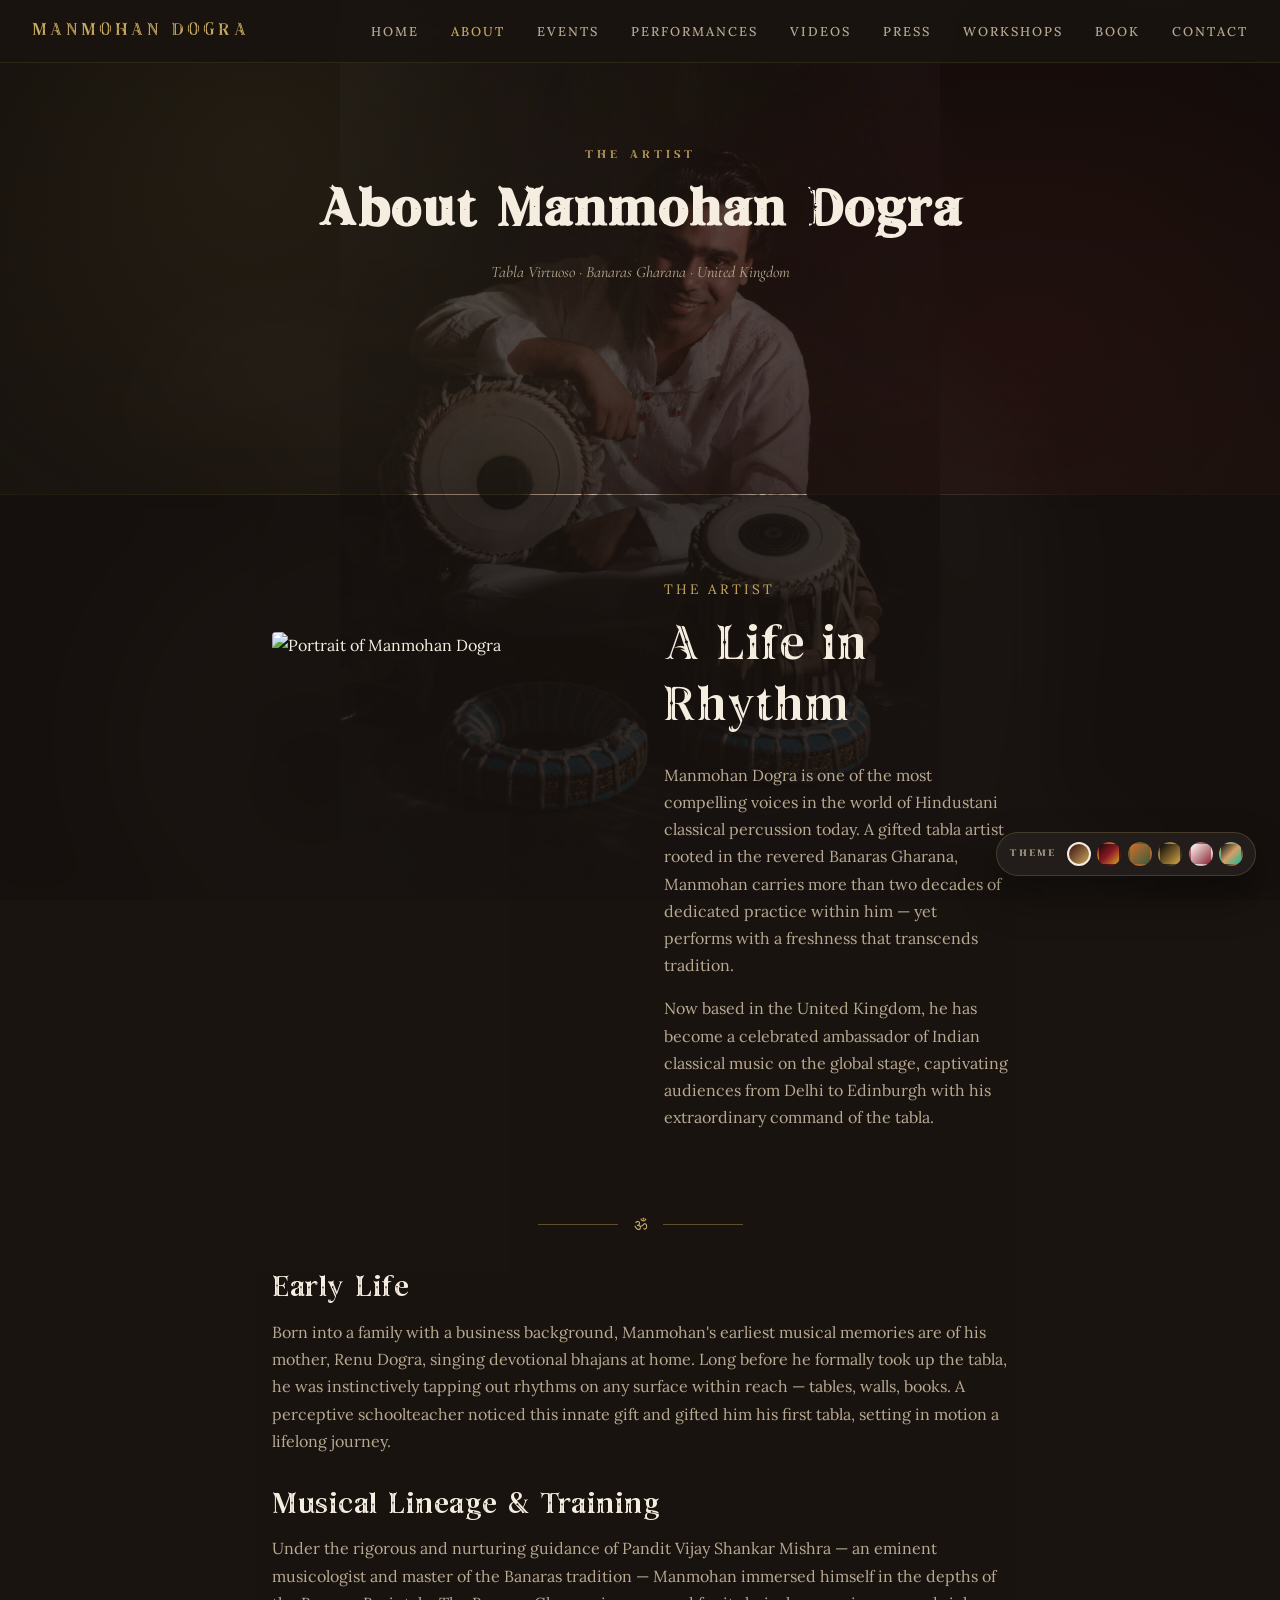
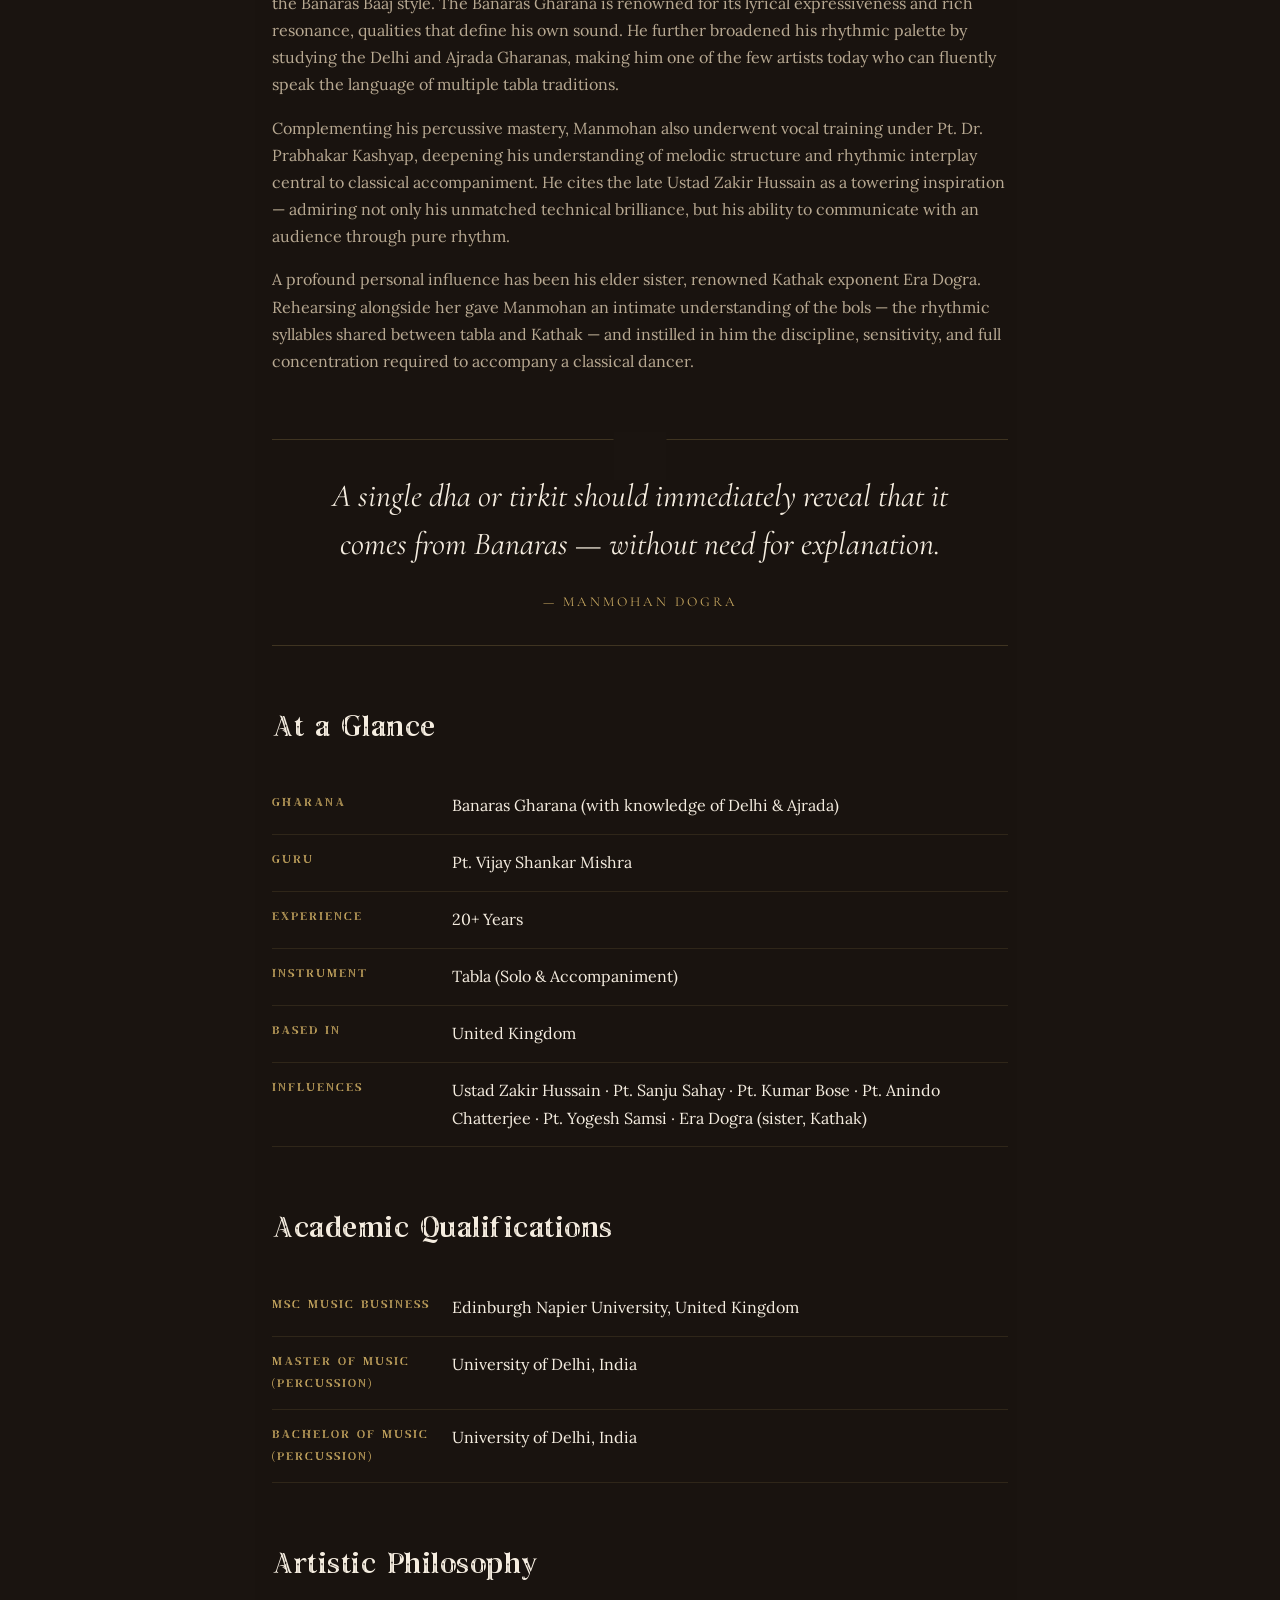
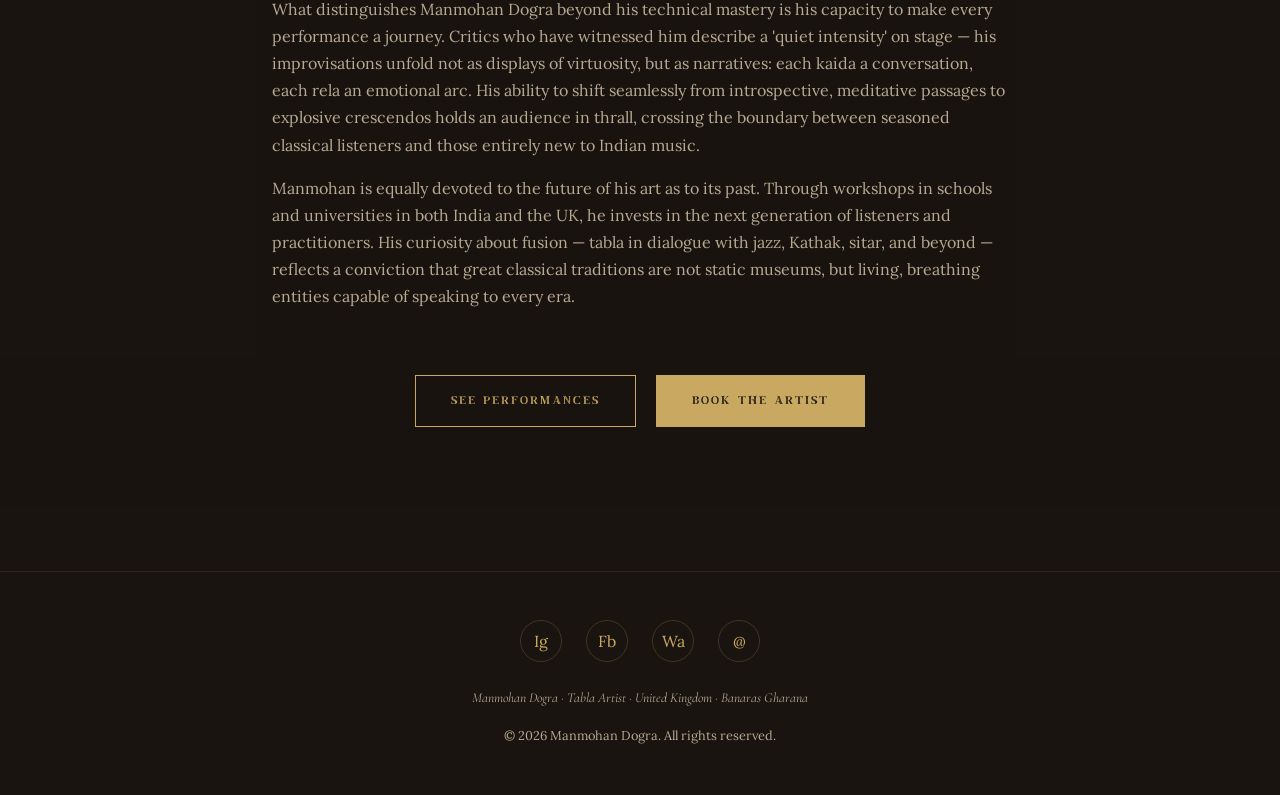
==== about.html @ 7c33f521 "Remove gallery page and the _DSF9214_Edit portrait - Delete gallery.html (wasn't working, no longer " ====
<!DOCTYPE html>
<html lang="en">
<head>
<meta charset="UTF-8">
<meta name="viewport" content="width=device-width,initial-scale=1">
<title>About — Manmohan Dogra | Tabla Virtuoso</title>
<meta name="description" content="Biography, training lineage, and artistic philosophy of tabla virtuoso Manmohan Dogra of the Banaras Gharana.">
<link rel="preconnect" href="https://fonts.googleapis.com">
<link rel="preconnect" href="https://fonts.gstatic.com" crossorigin>
<link href="https://fonts.googleapis.com/css2?family=Lora:ital,wght@0,400;0,500;0,600;1,400;1,500&family=Cormorant+Garamond:ital,wght@0,400;0,500;1,400;1,500&display=swap" rel="stylesheet">
<link rel="stylesheet" href="assets/css/main.css">
</head>
<body>

<div id="page-bg" data-bg-category="portrait" aria-hidden="true"></div>

<nav class="site-nav">
  <div class="nav-inner">
    <a href="index.html" class="brand">MANMOHAN DOGRA</a>
    <button class="nav-toggle" aria-label="Menu">☰</button>
    <ul class="nav-links">
      <li><a href="index.html">Home</a></li>
      <li><a href="about.html">About</a></li>
      <li><a href="events.html">Events</a></li>
      <li><a href="performances.html">Performances</a></li>
      <li><a href="videos.html">Videos</a></li>
      <li><a href="press.html">Press</a></li>
      <li><a href="workshops.html">Workshops</a></li>
      <li><a href="book.html">Book</a></li>
      <li><a href="contact.html">Contact</a></li>
    </ul>
  </div>
</nav>

<header class="page-hero">
  <span class="eyebrow">The Artist</span>
  <h1>About Manmohan Dogra</h1>
  <p style="max-width:640px;margin:1rem auto 0;color:var(--text-muted)" class="serif">Tabla Virtuoso · Banaras Gharana · United Kingdom</p>
</header>

<section>
  <div class="narrow">
    <div class="two-col mb-4">
      <img src="_DSF9214_Edit.JPG" alt="Portrait of Manmohan Dogra" style="border-radius:4px;aspect-ratio:3/4;object-fit:cover;width:100%">
      <div>
        <span class="caps" style="color:var(--accent)">The Artist</span>
        <h2 style="margin-top:0.8rem">A Life in Rhythm</h2>
        <p>Manmohan Dogra is one of the most compelling voices in the world of Hindustani classical percussion today. A gifted tabla artist rooted in the revered Banaras Gharana, Manmohan carries more than two decades of dedicated practice within him — yet performs with a freshness that transcends tradition.</p>
        <p>Now based in the United Kingdom, he has become a celebrated ambassador of Indian classical music on the global stage, captivating audiences from Delhi to Edinburgh with his extraordinary command of the tabla.</p>
      </div>
    </div>

    <div class="ornament"><span>ॐ</span></div>

    <h3>Early Life</h3>
    <p>Born into a family with a business background, Manmohan's earliest musical memories are of his mother, Renu Dogra, singing devotional bhajans at home. Long before he formally took up the tabla, he was instinctively tapping out rhythms on any surface within reach — tables, walls, books. A perceptive schoolteacher noticed this innate gift and gifted him his first tabla, setting in motion a lifelong journey.</p>

    <h3 class="mt-2">Musical Lineage &amp; Training</h3>
    <p>Under the rigorous and nurturing guidance of Pandit Vijay Shankar Mishra — an eminent musicologist and master of the Banaras tradition — Manmohan immersed himself in the depths of the Banaras Baaj style. The Banaras Gharana is renowned for its lyrical expressiveness and rich resonance, qualities that define his own sound. He further broadened his rhythmic palette by studying the Delhi and Ajrada Gharanas, making him one of the few artists today who can fluently speak the language of multiple tabla traditions.</p>
    <p>Complementing his percussive mastery, Manmohan also underwent vocal training under Pt. Dr. Prabhakar Kashyap, deepening his understanding of melodic structure and rhythmic interplay central to classical accompaniment. He cites the late Ustad Zakir Hussain as a towering inspiration — admiring not only his unmatched technical brilliance, but his ability to communicate with an audience through pure rhythm.</p>
    <p>A profound personal influence has been his elder sister, renowned Kathak exponent Era Dogra. Rehearsing alongside her gave Manmohan an intimate understanding of the bols — the rhythmic syllables shared between tabla and Kathak — and instilled in him the discipline, sensitivity, and full concentration required to accompany a classical dancer.</p>

    <blockquote class="pull-quote">
      A single <em>dha</em> or <em>tirkit</em> should immediately reveal that it comes from Banaras — without need for explanation.
      <cite>— Manmohan Dogra</cite>
    </blockquote>

    <h3>At a Glance</h3>
    <table class="info-table">
      <tr><td>Gharana</td><td>Banaras Gharana (with knowledge of Delhi &amp; Ajrada)</td></tr>
      <tr><td>Guru</td><td>Pt. Vijay Shankar Mishra</td></tr>
      <tr><td>Experience</td><td>20+ Years</td></tr>
      <tr><td>Instrument</td><td>Tabla (Solo &amp; Accompaniment)</td></tr>
      <tr><td>Based In</td><td>United Kingdom</td></tr>
      <tr><td>Influences</td><td>Ustad Zakir Hussain · Pt. Sanju Sahay · Pt. Kumar Bose · Pt. Anindo Chatterjee · Pt. Yogesh Samsi · Era Dogra (sister, Kathak)</td></tr>
    </table>

    <h3 class="mt-4">Academic Qualifications</h3>
    <table class="info-table">
      <tr><td>MSc Music Business</td><td>Edinburgh Napier University, United Kingdom</td></tr>
      <tr><td>Master of Music (Percussion)</td><td>University of Delhi, India</td></tr>
      <tr><td>Bachelor of Music (Percussion)</td><td>University of Delhi, India</td></tr>
    </table>

    <h3 class="mt-4">Artistic Philosophy</h3>
    <p>What distinguishes Manmohan Dogra beyond his technical mastery is his capacity to make every performance a journey. Critics who have witnessed him describe a 'quiet intensity' on stage — his improvisations unfold not as displays of virtuosity, but as narratives: each kaida a conversation, each rela an emotional arc. His ability to shift seamlessly from introspective, meditative passages to explosive crescendos holds an audience in thrall, crossing the boundary between seasoned classical listeners and those entirely new to Indian music.</p>
    <p>Manmohan is equally devoted to the future of his art as to its past. Through workshops in schools and universities in both India and the UK, he invests in the next generation of listeners and practitioners. His curiosity about fusion — tabla in dialogue with jazz, Kathak, sitar, and beyond — reflects a conviction that great classical traditions are not static museums, but living, breathing entities capable of speaking to every era.</p>

    <div class="text-center mt-4">
      <a href="performances.html" class="btn">See Performances</a>
      <a href="book.html" class="btn btn-primary" style="margin-left:1rem">Book the Artist</a>
    </div>
  </div>
</section>

<footer class="site-footer">
  <div class="socials">
    <a href="https://www.instagram.com/manmohandogra_offcial" target="_blank" rel="noopener">Ig</a>
    <a href="https://www.facebook.com/profile.php?id=100010316465657" target="_blank" rel="noopener">Fb</a>
    <a href="#" data-whatsapp="link" target="_blank" rel="noopener">Wa</a>
    <a href="#" data-email="link">@</a>
  </div>
  <p class="copy">Manmohan Dogra · Tabla Artist · United Kingdom · Banaras Gharana</p>
  <p style="margin-top:0.5rem;font-size:0.8rem">&copy; <span id="yr"></span> Manmohan Dogra. All rights reserved.</p>
</footer>

<div class="theme-switch" aria-label="Theme switcher">
  <span class="label">Theme</span>
  <button data-set="royal-banaras" title="Royal Banaras"></button>
  <button data-set="varanasi-dusk" title="Varanasi Dusk"></button>
  <button data-set="temple-saffron" title="Temple Saffron"></button>
  <button data-set="midnight-concert" title="Midnight Concert"></button>
  <button data-set="editorial-raga" title="Editorial Raga"></button>
  <button data-set="peacock-teal" title="Peacock Teal"></button>
</div>
<script>document.getElementById('yr').textContent = new Date().getFullYear();</script>
<script src="assets/js/app.js"></script>
</body>
</html>
---- assets/css/main.css ----
/* ============================================================
   Manmohan Dogra — Tabla Virtuoso | Master Stylesheet
   Four themes selectable via [data-theme] on <html>
   ============================================================ */

/* ---------- Custom font: Taiganja Type ---------- */
@font-face {
  font-family: 'Taiganja';
  src: url('../fonts/TaiganjType.ttf') format('truetype'),
       url('../fonts/TaiganjType.otf') format('opentype');
  font-weight: normal;
  font-style: normal;
  font-display: swap;
}

/* ---------- Theme: Royal Banaras (default) ---------- */
:root,
:root[data-theme="royal-banaras"] {
  --bg:          #1a1410;
  --bg-alt:      #24201c;
  --bg-card:     linear-gradient(145deg,#24201c,#1a1410);
  --text:        #f5ede0;
  --text-muted:  #b8a992;
  --text-dim:    #6a5f52;
  --accent:      #c9a961;
  --accent-2:    #8b1e1e;
  --border:      rgba(201,169,97,0.22);
  --border-soft: rgba(201,169,97,0.12);
  --shadow:      0 20px 40px rgba(0,0,0,0.4);
  --hero-glow:   radial-gradient(circle at 20% 30%,rgba(201,169,97,0.10),transparent 50%),
                 radial-gradient(circle at 80% 70%,rgba(139,30,30,0.12),transparent 50%);
  --font-head:   'Taiganja', 'Ranga', 'Yatra One', serif;
  --font-body:   'Lora', 'Inter', serif;
  --font-serif:  'Cormorant Garamond', serif;
  --hero-overlay: linear-gradient(180deg, rgba(26,20,16,0.35) 0%, rgba(26,20,16,0.85) 100%);
  --blur-brightness: 0.15;
  --sharp-opacity:   0.88;
}

/* ---------- Theme: Editorial Raga ---------- */
:root[data-theme="editorial-raga"] {
  --bg:          #fdfaf4;
  --bg-alt:      #f2ece0;
  --bg-card:     #ffffff;
  --text:        #0f0f0f;
  --text-muted:  #555555;
  --text-dim:    #8b8b8b;
  --accent:      #8b2635;
  --accent-2:    #c4b8a4;
  --border:      rgba(15,15,15,0.12);
  --border-soft: rgba(15,15,15,0.06);
  --shadow:      0 20px 40px rgba(0,0,0,0.08);
  --hero-glow:   radial-gradient(circle at 20% 30%,rgba(139,38,53,0.06),transparent 50%),
                 radial-gradient(circle at 80% 70%,rgba(196,184,164,0.25),transparent 50%);
  --font-head:   'Taiganja', 'Cormorant Garamond', serif;
  --font-body:   'Lora', serif;
  --font-serif:  'Cormorant Garamond', serif;
  --hero-overlay: linear-gradient(180deg, rgba(253,250,244,0.25) 0%, rgba(253,250,244,0.70) 100%);
  --blur-brightness: 0.40;
  --sharp-opacity:   0.62;
}

/* ---------- Theme: Midnight Concert ---------- */
:root[data-theme="midnight-concert"] {
  --bg:          #0a0808;
  --bg-alt:      #1f1a14;
  --bg-card:     linear-gradient(160deg,#1f1a14,#0a0808);
  --text:        #f5e9d0;
  --text-muted:  #c0b69d;
  --text-dim:    #6a5f52;
  --accent:      #d4a547;
  --accent-2:    #8c6a2a;
  --border:      rgba(212,165,71,0.22);
  --border-soft: rgba(212,165,71,0.08);
  --shadow:      0 24px 48px rgba(0,0,0,0.6);
  --hero-glow:   radial-gradient(circle at 30% 20%,rgba(212,165,71,0.15),transparent 55%),
                 radial-gradient(circle at 70% 80%,rgba(212,165,71,0.06),transparent 55%);
  --font-head:   'Taiganja', 'Ranga', 'Yatra One', serif;
  --font-body:   'Lora', 'Inter', serif;
  --font-serif:  'Cormorant Garamond', serif;
  --hero-overlay: linear-gradient(180deg, rgba(10,8,8,0.20) 0%, rgba(10,8,8,0.90) 100%);
  --blur-brightness: 0.12;
  --sharp-opacity:   0.90;
}

/* ---------- Theme: Temple Saffron ---------- */
:root[data-theme="temple-saffron"] {
  --bg:          #fefaf0;
  --bg-alt:      #fbecd2;
  --bg-card:     #ffffff;
  --text:        #2d1810;
  --text-muted:  #5c3a22;
  --text-dim:    #8b6a4a;
  --accent:      #cd6f2c;
  --accent-2:    #8b3a1a;
  --border:      rgba(205,111,44,0.25);
  --border-soft: rgba(205,111,44,0.10);
  --shadow:      0 20px 40px rgba(139,58,26,0.10);
  --hero-glow:   radial-gradient(circle at 20% 30%,rgba(205,111,44,0.12),transparent 50%),
                 radial-gradient(circle at 80% 70%,rgba(61,92,61,0.10),transparent 50%);
  --font-head:   'Taiganja', 'Ranga', 'Yatra One', serif;
  --font-body:   'Lora', 'Inter', serif;
  --font-serif:  'Cormorant Garamond', serif;
  --hero-overlay: linear-gradient(180deg, rgba(254,250,240,0.20) 0%, rgba(254,250,240,0.80) 100%);
  --blur-brightness: 0.38;
  --sharp-opacity:   0.65;
}

/* ---------- Theme: Peacock Teal ---------- */
:root[data-theme="peacock-teal"] {
  --bg:          #060e10;
  --bg-alt:      #0c1a1c;
  --bg-card:     linear-gradient(145deg,#0c1a1c,#060e10);
  --text:        #daf0ec;
  --text-muted:  #5aaa96;
  --text-dim:    #1e4840;
  --accent:      #d4a068;
  --accent-2:    #1ab898;
  --border:      rgba(212,160,104,0.22);
  --border-soft: rgba(212,160,104,0.10);
  --shadow:      0 20px 40px rgba(0,0,0,0.50);
  --hero-glow:   radial-gradient(circle at 25% 30%,rgba(26,184,152,0.14),transparent 50%),
                 radial-gradient(circle at 75% 70%,rgba(212,160,104,0.12),transparent 50%);
  --font-head:   'Taiganja', 'Ranga', 'Yatra One', serif;
  --font-body:   'Lora', 'Inter', serif;
  --font-serif:  'Cormorant Garamond', serif;
  --hero-overlay: linear-gradient(180deg, rgba(6,14,16,0.28) 0%, rgba(6,14,16,0.88) 100%);
  --blur-brightness: 0.13;
  --sharp-opacity:   0.88;
}

/* ---------- Theme: Varanasi Dusk — authentic Banaras maroon & gold ---------- */
:root[data-theme="varanasi-dusk"] {
  --bg:          #1a0a0a;
  --bg-alt:      #26120f;
  --bg-card:     linear-gradient(145deg,#26120f,#1a0a0a);
  --text:        #f5e8d0;
  --text-muted:  #c0a58a;
  --text-dim:    #6a4a38;
  --accent:      #d4a028;
  --accent-2:    #8b1823;
  --border:      rgba(212,160,40,0.25);
  --border-soft: rgba(212,160,40,0.10);
  --shadow:      0 22px 45px rgba(0,0,0,0.55);
  --hero-glow:   radial-gradient(circle at 25% 30%,rgba(212,160,40,0.14),transparent 55%),
                 radial-gradient(circle at 75% 70%,rgba(139,24,35,0.16),transparent 55%);
  --font-head:   'Taiganja', 'Ranga', 'Yatra One', serif;
  --font-body:   'Lora', serif;
  --font-serif:  'Cormorant Garamond', serif;
  --hero-overlay: linear-gradient(180deg, rgba(26,10,10,0.30) 0%, rgba(26,10,10,0.88) 100%);
  --blur-brightness: 0.16;
  --sharp-opacity:   0.88;
}

/* ---------- Global Reset ---------- */
*,*::before,*::after{box-sizing:border-box;margin:0;padding:0}
html{scroll-behavior:smooth;background:var(--bg);transition:background 0.4s ease}
body{
  font-family:var(--font-body);
  background:transparent;
  color:var(--text);
  line-height:1.7;
  -webkit-font-smoothing:antialiased;
  transition:color 0.4s ease;
  min-height:100vh;
}

/* ---------- Page background slideshow ---------- */
#page-bg{
  position:fixed;inset:0;z-index:-1;
  background:var(--bg);
  transition:background 0.4s ease;
  overflow:hidden;
}
.bg-slide{
  position:absolute;inset:0;
  opacity:0;
  transition:opacity 2s ease-in-out;
}
.bg-slide.active{opacity:1}
.bg-blur{
  position:absolute;inset:-5%;
  background-size:cover;
  background-position:var(--bg-focal,center 30%);
  background-repeat:no-repeat;
  filter:blur(40px) brightness(var(--blur-brightness,0.15)) saturate(0.7);
}
.bg-sharp{
  position:absolute;inset:0;
  background-size:contain;
  background-position:var(--bg-focal,center 25%);
  background-repeat:no-repeat;
  opacity:var(--sharp-opacity,0.88);
}
img{max-width:100%;display:block}
a{color:inherit;text-decoration:none;transition:color 0.3s}
a:hover{color:var(--accent)}
button{font-family:inherit;cursor:pointer;border:none;background:none;color:inherit}

/* ---------- Typography ---------- */
h1,h2,h3,h4{font-family:var(--font-head);font-weight:400;letter-spacing:0.5px;color:var(--text);line-height:1.2}
h1{font-size:clamp(2.6rem,6.2vw,4.8rem);letter-spacing:2px;line-height:1.1;font-weight:700}
h2{font-size:clamp(2rem,4vw,3.2rem);letter-spacing:1px;margin-bottom:1.5rem}
h3{font-size:clamp(1.3rem,2.5vw,1.9rem);letter-spacing:0.5px;margin-bottom:0.75rem}
h4{font-size:1.1rem;letter-spacing:1px;margin-bottom:0.5rem}
p{margin-bottom:1rem;color:var(--text-muted)}
.serif{font-family:var(--font-serif);font-style:italic}
.caps{text-transform:uppercase;letter-spacing:3px;font-size:0.85rem}

/* ---------- Layout Containers ---------- */
.container{max-width:1280px;margin:0 auto;padding:0 2rem}
.narrow{max-width:800px;margin:0 auto;padding:0 2rem}
section{
  padding:5rem 0;
  background:color-mix(in srgb,var(--bg) 82%,transparent);
  transition:background 0.4s ease;
}
.section-alt{
  background:color-mix(in srgb,var(--bg-alt) 85%,transparent);
}

/* ---------- Navigation ---------- */
.site-nav{
  position:fixed;top:0;left:0;right:0;z-index:100;
  background:color-mix(in srgb, var(--bg) 92%, transparent);
  backdrop-filter:blur(12px);
  border-bottom:1px solid var(--border-soft);
  transition:background 0.4s;
}
.nav-inner{
  max-width:1400px;margin:0 auto;padding:1rem 2rem;
  display:flex;align-items:center;justify-content:space-between;
}
.brand{
  font-family:var(--font-head);font-size:1.1rem;letter-spacing:4px;
  color:var(--accent);text-decoration:none;display:flex;align-items:center;gap:0.5rem;
}
.brand .om{font-size:1.4rem}
.nav-links{display:flex;gap:2rem;list-style:none;align-items:center}
.nav-links a{
  font-size:0.8rem;letter-spacing:2px;text-transform:uppercase;
  color:var(--text-muted);font-weight:500;
}
.nav-links a:hover,.nav-links a.active{color:var(--accent)}
.nav-toggle{display:none;font-size:1.5rem;color:var(--text)}

@media (max-width:900px){
  .nav-toggle{display:block}
  .nav-links{
    position:absolute;top:100%;left:0;right:0;
    flex-direction:column;padding:1.5rem 2rem;gap:1.2rem;
    background:var(--bg);border-bottom:1px solid var(--border-soft);
    display:none;
  }
  .nav-links.open{display:flex}
}

/* ---------- Hero ---------- */
.hero{
  min-height:100vh;position:relative;
  display:flex;align-items:center;justify-content:center;text-align:center;
  padding:8rem 2rem 4rem;
  background:transparent;
  background-image:var(--hero-glow);
}
.hero-image{
  position:absolute;inset:0;z-index:0;
  background-size:cover;background-position:center 20%;
  opacity:0.45;filter:saturate(0.9) contrast(1.05);
}
.hero-overlay{position:absolute;inset:0;z-index:1;background:var(--hero-overlay)}
.hero-content{position:relative;z-index:2;max-width:900px}
.hero .om{font-size:3rem;color:var(--accent);margin-bottom:1rem;display:block}
.hero h1{color:var(--text);margin-bottom:1rem}
.hero .sub{
  font-family:var(--font-serif);font-style:italic;font-size:clamp(1.2rem,2.5vw,1.6rem);
  color:var(--accent);margin-bottom:0.5rem;letter-spacing:1px;
}
.hero .tagline{color:var(--text-muted);max-width:640px;margin:1.5rem auto 2.5rem;font-size:1.05rem}
.hero-ornament{
  display:flex;align-items:center;justify-content:center;gap:1.2rem;
  margin-bottom:2rem;color:var(--accent);
}
.hero-ornament .line{width:60px;height:1px;background:var(--accent);opacity:0.5}

/* ---------- Buttons ---------- */
.btn{
  display:inline-block;padding:0.9rem 2.2rem;
  font-family:var(--font-head);font-size:0.8rem;letter-spacing:2px;text-transform:uppercase;
  border:1px solid var(--accent);color:var(--accent);
  transition:all 0.35s;cursor:pointer;
}
.btn:hover{background:var(--accent);color:var(--bg);transform:translateY(-2px)}
.btn-primary{background:var(--accent);color:var(--bg)}
.btn-primary:hover{background:transparent;color:var(--accent)}
.btn-row{display:flex;gap:1rem;justify-content:center;flex-wrap:wrap}

/* ---------- Section Headers ---------- */
.section-head{text-align:center;margin-bottom:3.5rem}
.section-head .eyebrow{
  font-family:var(--font-head);font-size:0.8rem;letter-spacing:4px;
  color:var(--accent);text-transform:uppercase;margin-bottom:0.8rem;display:block;
}
.section-head h2{color:var(--text)}
.section-head .dash{
  display:block;width:60px;height:1px;background:var(--accent);
  margin:1.5rem auto;opacity:0.5;
}
.section-head p{max-width:640px;margin:1rem auto 0}

/* ---------- Cards & Grids ---------- */
.grid{display:grid;gap:2rem}
.grid-2{grid-template-columns:repeat(auto-fit,minmax(340px,1fr))}
.grid-3{grid-template-columns:repeat(auto-fit,minmax(280px,1fr))}
.grid-4{grid-template-columns:repeat(auto-fit,minmax(240px,1fr))}

.card{
  background:var(--bg-card);
  border:1px solid var(--border);
  border-radius:6px;padding:2.2rem;
  transition:all 0.4s;position:relative;overflow:hidden;
}
.card::before{
  content:"";position:absolute;top:0;left:0;right:0;height:3px;
  background:linear-gradient(90deg,var(--accent),var(--accent-2),var(--accent));
}
.card:hover{transform:translateY(-6px);border-color:var(--accent);box-shadow:var(--shadow)}
.card h3{color:var(--text)}
.card .meta{
  font-family:var(--font-head);font-size:0.75rem;letter-spacing:3px;
  color:var(--accent);opacity:0.8;text-transform:uppercase;margin-bottom:0.8rem;
}

/* ---------- Ornamental divider ---------- */
.ornament{
  display:flex;align-items:center;justify-content:center;gap:1rem;
  color:var(--accent);margin:2rem 0;
}
.ornament::before,.ornament::after{
  content:"";width:80px;height:1px;background:var(--accent);opacity:0.4;
}

/* ---------- Featured Quote ---------- */
.pull-quote{
  font-family:var(--font-serif);font-style:italic;
  font-size:clamp(1.3rem,2.8vw,2rem);line-height:1.5;
  text-align:center;color:var(--text);
  max-width:840px;margin:4rem auto;padding:2rem;
  border-top:1px solid var(--border);border-bottom:1px solid var(--border);
  position:relative;
}
.pull-quote::before{
  content:"\201C";position:absolute;top:-0.5rem;left:50%;transform:translateX(-50%);
  background:var(--bg);padding:0 1rem;font-size:3rem;color:var(--accent);
  font-family:var(--font-head);line-height:1;
}
.pull-quote cite{
  display:block;margin-top:1.5rem;font-style:normal;font-size:0.85rem;
  letter-spacing:3px;text-transform:uppercase;color:var(--accent);
}

/* ---------- Info Rows ---------- */
.info-table{width:100%;border-collapse:collapse;margin:2rem 0}
.info-table td{padding:0.9rem 0;border-bottom:1px solid var(--border-soft);vertical-align:top}
.info-table td:first-child{
  font-family:var(--font-head);color:var(--accent);
  font-size:0.8rem;letter-spacing:2px;text-transform:uppercase;width:180px;
}
.info-table td:last-child{color:var(--text)}

/* ---------- Gallery ---------- */
.gallery-grid{
  display:grid;gap:1rem;
  grid-template-columns:repeat(auto-fill,minmax(250px,1fr));
}
.gallery-item{
  position:relative;overflow:hidden;border-radius:4px;cursor:pointer;
  aspect-ratio:3/4;background:var(--bg-alt);
}
.gallery-item.wide{aspect-ratio:4/3;grid-column:span 2}
.gallery-item img{
  width:100%;height:100%;object-fit:cover;
  transition:transform 0.6s;filter:saturate(0.95);
}
.gallery-item:hover img{transform:scale(1.05);filter:saturate(1.1)}
.gallery-filter{
  display:flex;gap:0.5rem;justify-content:center;margin-bottom:2.5rem;flex-wrap:wrap;
}
.gallery-filter button{
  font-family:var(--font-head);font-size:0.75rem;letter-spacing:2px;text-transform:uppercase;
  padding:0.6rem 1.2rem;border:1px solid var(--border);color:var(--text-muted);
  transition:all 0.3s;
}
.gallery-filter button.active,
.gallery-filter button:hover{border-color:var(--accent);color:var(--accent)}

/* ---------- Lightbox ---------- */
.lightbox{
  position:fixed;inset:0;z-index:200;
  background:rgba(0,0,0,0.92);display:none;
  align-items:center;justify-content:center;padding:2rem;
}
.lightbox.open{display:flex}
.lightbox img{max-width:100%;max-height:90vh;object-fit:contain}
.lightbox-close{
  position:absolute;top:1.5rem;right:2rem;font-size:2rem;
  color:#fff;background:none;cursor:pointer;
}

/* ---------- Video Embeds ---------- */
.video-grid{display:grid;gap:2rem;grid-template-columns:repeat(auto-fit,minmax(320px,1fr))}
.video{
  position:relative;aspect-ratio:16/9;overflow:hidden;border-radius:4px;
  border:1px solid var(--border);background:var(--bg-alt);
}
.video iframe{position:absolute;inset:0;width:100%;height:100%;border:0}
.video-caption{
  font-family:var(--font-serif);font-style:italic;font-size:1rem;
  margin-top:0.8rem;color:var(--text-muted);
}

/* ---------- Press quote cards ---------- */
.press-card{
  background:var(--bg-card);border:1px solid var(--border);padding:2.5rem;
  border-radius:6px;position:relative;
}
.press-card::before{
  content:"\201C";font-family:var(--font-head);font-size:4rem;
  color:var(--accent);position:absolute;top:0.5rem;left:1.5rem;line-height:1;opacity:0.5;
}
.press-card blockquote{
  font-family:var(--font-serif);font-style:italic;font-size:1.2rem;
  line-height:1.6;color:var(--text);margin:0 0 1.5rem;padding-top:2rem;
}
.press-card .source{
  font-family:var(--font-head);font-size:0.75rem;letter-spacing:2px;
  text-transform:uppercase;color:var(--accent);
}
.press-card .source a:hover{text-decoration:underline}

/* ---------- Upcoming Concert strip ---------- */
.next-concert{
  padding:3.5rem 0;
  background:color-mix(in srgb,var(--bg-alt) 90%,transparent);
  border-top:3px solid var(--accent);
  border-bottom:1px solid var(--border-soft);
}
.concert-label{
  display:flex;align-items:center;gap:0.6rem;
  font-family:var(--font-head);font-size:0.72rem;letter-spacing:4px;
  text-transform:uppercase;color:var(--accent);margin-bottom:2rem;
}
.concert-dot{
  display:inline-block;width:8px;height:8px;border-radius:50%;
  background:var(--accent);
  animation:concertPulse 1.8s ease-in-out infinite;
}
@keyframes concertPulse{
  0%,100%{opacity:1;transform:scale(1)}
  50%{opacity:0.4;transform:scale(0.75)}
}
.concert-body{
  display:flex;align-items:center;justify-content:space-between;
  gap:3rem;flex-wrap:wrap;
}
.concert-info{flex:1;min-width:260px}
.concert-eyebrow{
  font-family:var(--font-head);font-size:0.8rem;letter-spacing:3px;
  text-transform:uppercase;color:var(--text-muted);margin-bottom:0.6rem;
}
.concert-title{
  font-family:var(--font-head);font-weight:700;
  font-size:clamp(2.8rem,6vw,5rem);
  color:var(--accent);letter-spacing:2px;line-height:1;
  margin-bottom:0.3rem;
}
.concert-subtitle{
  font-family:var(--font-serif);font-style:italic;
  font-size:clamp(1.2rem,2.5vw,1.7rem);
  color:var(--text);margin-bottom:1.4rem;
}
.concert-desc{
  color:var(--text-muted);max-width:520px;
  font-size:1.05rem;line-height:1.75;margin:0;
}
.concert-cta{
  text-align:center;flex-shrink:0;
}
.concert-time{
  font-family:var(--font-head);font-size:0.82rem;letter-spacing:3px;
  text-transform:uppercase;color:var(--text-muted);margin-bottom:1.2rem;
}
.btn-ticket{
  padding:1.1rem 3rem;font-size:0.85rem;letter-spacing:3px;
}
.concert-note{
  margin-top:0.8rem;font-size:0.78rem;
  letter-spacing:2px;color:var(--text-dim);text-transform:uppercase;
}
@media(max-width:700px){
  .concert-body{flex-direction:column;align-items:flex-start}
  .concert-cta{width:100%;text-align:left}
}

/* ---------- Footer ---------- */
.site-footer{
  border-top:1px solid var(--border-soft);
  padding:3rem 2rem 2rem;margin-top:4rem;
  text-align:center;color:var(--text-dim);font-size:0.85rem;
  background:color-mix(in srgb,var(--bg) 90%,transparent);
  transition:background 0.4s ease;
}
.site-footer .socials{
  display:flex;justify-content:center;gap:1.5rem;margin-bottom:1.5rem;
}
.site-footer .socials a{
  width:42px;height:42px;border:1px solid var(--border);
  border-radius:50%;display:flex;align-items:center;justify-content:center;
  color:var(--accent);font-size:1rem;
}
.site-footer .socials a:hover{background:var(--accent);color:var(--bg);border-color:var(--accent)}
.site-footer .copy{font-family:var(--font-serif);font-style:italic;color:var(--text-muted)}

/* ---------- Form ---------- */
.form{display:grid;gap:1.2rem;max-width:640px;margin:0 auto}
.form label{
  font-family:var(--font-head);font-size:0.75rem;letter-spacing:2px;
  text-transform:uppercase;color:var(--accent);margin-bottom:0.3rem;display:block;
}
.form input,.form textarea,.form select{
  width:100%;padding:0.9rem 1rem;
  background:var(--bg-alt);border:1px solid var(--border);
  color:var(--text);font-family:var(--font-body);font-size:1rem;
  border-radius:4px;transition:border-color 0.3s;
}
.form input:focus,.form textarea:focus,.form select:focus{
  outline:none;border-color:var(--accent);
}
.form textarea{min-height:140px;resize:vertical}

/* ---------- Theme switcher panel ---------- */
.theme-switch{
  position:fixed;right:1.5rem;bottom:1.5rem;z-index:90;
  background:color-mix(in srgb,var(--bg-alt) 90%,transparent);
  backdrop-filter:blur(12px);
  border:1px solid var(--border);
  border-radius:22px;padding:0.55rem 0.75rem;
  display:flex;gap:0.4rem;align-items:center;flex-wrap:wrap;
  max-width:340px;justify-content:flex-end;
  box-shadow:var(--shadow);
}
.theme-switch .label{
  font-family:var(--font-head);font-size:0.65rem;letter-spacing:2px;
  text-transform:uppercase;color:var(--text-muted);margin-right:0.3rem;
}
.theme-switch button{
  width:24px;height:24px;border-radius:50%;
  border:2px solid transparent;cursor:pointer;
  transition:transform 0.3s,border-color 0.3s;
}
.theme-switch button:hover{transform:scale(1.15)}
.theme-switch button.active{border-color:var(--text)}
.theme-switch button[data-set="royal-banaras"]{
  background:linear-gradient(135deg,#3a0e0e 0%,#c9a961 100%);
}
.theme-switch button[data-set="editorial-raga"]{
  background:linear-gradient(135deg,#fdfaf4 0%,#8b2635 100%);
}
.theme-switch button[data-set="midnight-concert"]{
  background:linear-gradient(135deg,#0a0808 0%,#d4a547 100%);
}
.theme-switch button[data-set="temple-saffron"]{
  background:linear-gradient(135deg,#cd6f2c 0%,#3d5c3d 100%);
}
.theme-switch button[data-set="peacock-teal"]{
  background:linear-gradient(135deg,#060e10 0%,#d4a068 50%,#1ab898 100%);
}
.theme-switch button[data-set="varanasi-dusk"]{
  background:linear-gradient(135deg,#1a0a0a 0%,#8b1823 50%,#d4a028 100%);
}

/* ---------- Utility ---------- */
.text-center{text-align:center}
.mt-2{margin-top:2rem}.mt-4{margin-top:4rem}
.mb-2{margin-bottom:2rem}.mb-4{margin-bottom:4rem}

/* ---------- Responsive image columns ---------- */
.two-col{
  display:grid;grid-template-columns:1fr 1fr;gap:3rem;align-items:center;
}
@media (max-width:800px){
  .two-col{grid-template-columns:1fr}
  .gallery-item.wide{grid-column:auto}
  section{padding:3.5rem 0}
}

/* ---------- Page-specific hero variants ---------- */
.page-hero{
  min-height:55vh;padding:9rem 2rem 4rem;text-align:center;
  background:transparent;background-image:var(--hero-glow);
  border-bottom:1px solid var(--border-soft);
  position:relative;
}
.page-hero::before{
  content:"";position:absolute;inset:0;z-index:-1;
  background:linear-gradient(180deg,color-mix(in srgb,var(--bg) 55%,transparent) 0%,color-mix(in srgb,var(--bg) 82%,transparent) 100%);
}
.page-hero .eyebrow{
  font-family:var(--font-head);font-size:0.8rem;letter-spacing:4px;
  color:var(--accent);text-transform:uppercase;margin-bottom:1rem;display:block;
}
.page-hero h1{font-size:clamp(2rem,5vw,3.5rem);color:var(--text)}

/* ---------- Event Page (Talayan etc.) ---------- */
.event-hero{
  min-height:92vh;position:relative;
  display:flex;align-items:center;justify-content:center;text-align:center;
  padding:9rem 2rem 5rem;
  background:transparent;background-image:var(--hero-glow);
}
.event-hero-overlay{
  position:absolute;inset:0;z-index:1;
  background:linear-gradient(180deg,color-mix(in srgb,var(--bg) 30%,transparent) 0%,color-mix(in srgb,var(--bg) 80%,transparent) 100%);
}
.event-hero-content{position:relative;z-index:2;max-width:920px}
.event-eyebrow{
  display:inline-flex;align-items:center;gap:0.6rem;
  font-family:var(--font-head);font-size:0.78rem;letter-spacing:4px;
  text-transform:uppercase;color:var(--accent);
  margin-bottom:2rem;padding:0.5rem 1.2rem;
  border:1px solid var(--accent);border-radius:30px;
  background:color-mix(in srgb,var(--bg) 30%,transparent);
}
.event-dot{
  display:inline-block;width:7px;height:7px;border-radius:50%;
  background:var(--accent);
  animation:concertPulse 1.8s ease-in-out infinite;
}
.event-title{
  font-family:var(--font-head);font-weight:700;
  font-size:clamp(4rem,11vw,8.5rem);
  letter-spacing:6px;line-height:0.95;
  color:var(--accent);margin-bottom:0.5rem;
}
.event-subtitle{
  font-family:var(--font-serif);font-style:italic;
  font-size:clamp(1.3rem,3vw,2rem);
  color:var(--text);margin-bottom:1.6rem;letter-spacing:1px;
}
.event-tagline{
  color:var(--text-muted);font-size:1.1rem;
  max-width:620px;margin:0 auto 2.5rem;line-height:1.7;
}

/* Artist cards */
.artist-card{
  background:color-mix(in srgb,var(--bg-card) 92%,transparent);
  border:1px solid var(--border);border-radius:6px;
  overflow:hidden;display:flex;flex-direction:column;
  transition:all 0.4s;
}
.artist-card:hover{transform:translateY(-6px);border-color:var(--accent);box-shadow:var(--shadow)}
.artist-photo{
  aspect-ratio:4/5;background-size:cover;background-position:center 25%;
  background-color:var(--bg-alt);
  border-bottom:1px solid var(--border-soft);
}
.artist-photo-placeholder{
  background:repeating-linear-gradient(45deg,
    color-mix(in srgb,var(--bg-alt) 80%,transparent) 0,
    color-mix(in srgb,var(--bg-alt) 80%,transparent) 12px,
    color-mix(in srgb,var(--bg) 80%,transparent) 12px,
    color-mix(in srgb,var(--bg) 80%,transparent) 24px);
  display:flex;align-items:center;justify-content:center;
  position:relative;
}
.artist-photo-placeholder::after{
  content:"Photo to follow";
  font-family:var(--font-head);font-size:0.7rem;letter-spacing:3px;
  text-transform:uppercase;color:var(--text-dim);
  background:var(--bg);padding:0.4rem 1rem;border:1px solid var(--border);
  border-radius:30px;
}
.artist-body{padding:1.8rem 1.6rem 1.8rem}
.artist-instrument{
  font-family:var(--font-head);font-size:0.72rem;letter-spacing:3px;
  text-transform:uppercase;color:var(--accent);margin-bottom:0.5rem;
}
.artist-card h3{margin-bottom:0.9rem}
.artist-card p{font-size:0.97rem;line-height:1.7}
.artist-link{
  display:inline-block;margin-top:0.5rem;
  font-family:var(--font-head);font-size:0.78rem;letter-spacing:2px;
  text-transform:uppercase;color:var(--accent);
}
.artist-note{
  margin-top:0.8rem;font-size:0.82rem;font-style:italic;
  color:var(--text-dim);
}

/* Video placeholders */
.video-placeholder{
  aspect-ratio:16/9;
  background:color-mix(in srgb,var(--bg-alt) 85%,transparent);
  border:1px dashed var(--border);border-radius:6px;
  display:flex;flex-direction:column;align-items:center;justify-content:center;
  gap:0.4rem;padding:1.5rem;text-align:center;
}
.video-placeholder .vp-instrument{
  font-family:var(--font-head);font-size:0.72rem;letter-spacing:3px;
  text-transform:uppercase;color:var(--accent);
}
.video-placeholder .vp-name{
  font-family:var(--font-head);font-size:1.1rem;color:var(--text);
}
.video-placeholder .vp-note{
  font-size:0.78rem;letter-spacing:2px;text-transform:uppercase;
  color:var(--text-dim);margin-top:0.3rem;
}

/* ---------- Events Page (event listing cards) ---------- */
.event-listing{
  display:grid;grid-template-columns:1fr 2fr;gap:0;
  background:color-mix(in srgb,var(--bg-card) 92%,transparent);
  border:1px solid var(--border);border-radius:8px;
  overflow:hidden;margin-bottom:2.5rem;
  transition:all 0.4s;
}
.event-listing:hover{border-color:var(--accent);box-shadow:var(--shadow);transform:translateY(-4px)}
.event-listing-image{
  background-size:cover;background-position:center 35%;
  background-color:var(--bg-alt);
  min-height:320px;
}
.event-listing-body{
  display:flex;align-items:flex-start;gap:2rem;
  padding:2.5rem;
}
.event-listing-date{
  flex-shrink:0;text-align:center;
  border:1px solid var(--accent);border-radius:6px;
  padding:1rem 1.2rem;background:color-mix(in srgb,var(--bg) 30%,transparent);
}
.event-listing-date .event-day{
  display:block;font-family:var(--font-head);font-weight:700;
  font-size:2.4rem;color:var(--accent);line-height:1;
}
.event-listing-date .event-month{
  display:block;font-family:var(--font-head);
  font-size:0.78rem;letter-spacing:3px;text-transform:uppercase;
  color:var(--accent);margin-top:0.4rem;
}
.event-listing-date .event-year{
  display:block;font-size:0.7rem;letter-spacing:2px;
  color:var(--text-muted);margin-top:0.2rem;
}
.event-listing-info{flex:1;min-width:0}
.event-listing-eyebrow{
  display:inline-flex;align-items:center;gap:0.5rem;
  font-family:var(--font-head);font-size:0.72rem;letter-spacing:3px;
  text-transform:uppercase;color:var(--accent);margin-bottom:0;
}
.event-listing-meta{
  font-family:var(--font-head);font-size:0.85rem;letter-spacing:1px;
  color:var(--text-muted);margin-bottom:1rem;
}
@media (max-width:800px){
  .event-listing{grid-template-columns:1fr}
  .event-listing-image{min-height:220px}
  .event-listing-body{flex-direction:column;gap:1.5rem;padding:1.8rem}
}

/* ---------- Event detail grid (poster + about) ---------- */
.event-detail-grid{
  display:grid;grid-template-columns:1fr 1.5fr;gap:3rem;
  margin-top:3rem;align-items:start;
}
.event-poster{display:flex;flex-direction:column;align-items:center;gap:1rem}
.event-poster-frame{
  width:100%;aspect-ratio:2/3;
  background:repeating-linear-gradient(45deg,
    color-mix(in srgb,var(--bg-alt) 80%,transparent) 0,
    color-mix(in srgb,var(--bg-alt) 80%,transparent) 14px,
    color-mix(in srgb,var(--bg) 80%,transparent) 14px,
    color-mix(in srgb,var(--bg) 80%,transparent) 28px);
  border:2px solid var(--accent);border-radius:6px;
  position:relative;
  display:flex;flex-direction:column;align-items:center;justify-content:center;
  gap:0.5rem;
  box-shadow:var(--shadow);
}
.event-poster-frame .poster-label{
  font-family:var(--font-head);font-size:0.85rem;letter-spacing:4px;
  text-transform:uppercase;color:var(--accent);
  background:var(--bg);padding:0.6rem 1.4rem;
  border:1px solid var(--accent);border-radius:30px;
}
.event-poster-frame .poster-note{
  font-family:var(--font-serif);font-style:italic;
  font-size:0.95rem;color:var(--text-muted);
}
.event-poster-caption{
  font-size:0.85rem;color:var(--text-dim);text-align:center;
  font-style:italic;margin:0;
}
.event-about h3{font-family:var(--font-head);font-weight:700;color:var(--accent);margin-bottom:1rem}
.event-about p{font-size:1.02rem;line-height:1.75}
@media (max-width:800px){
  .event-detail-grid{grid-template-columns:1fr;gap:2.5rem}
  .event-poster-frame{max-width:280px;margin:0 auto}
}
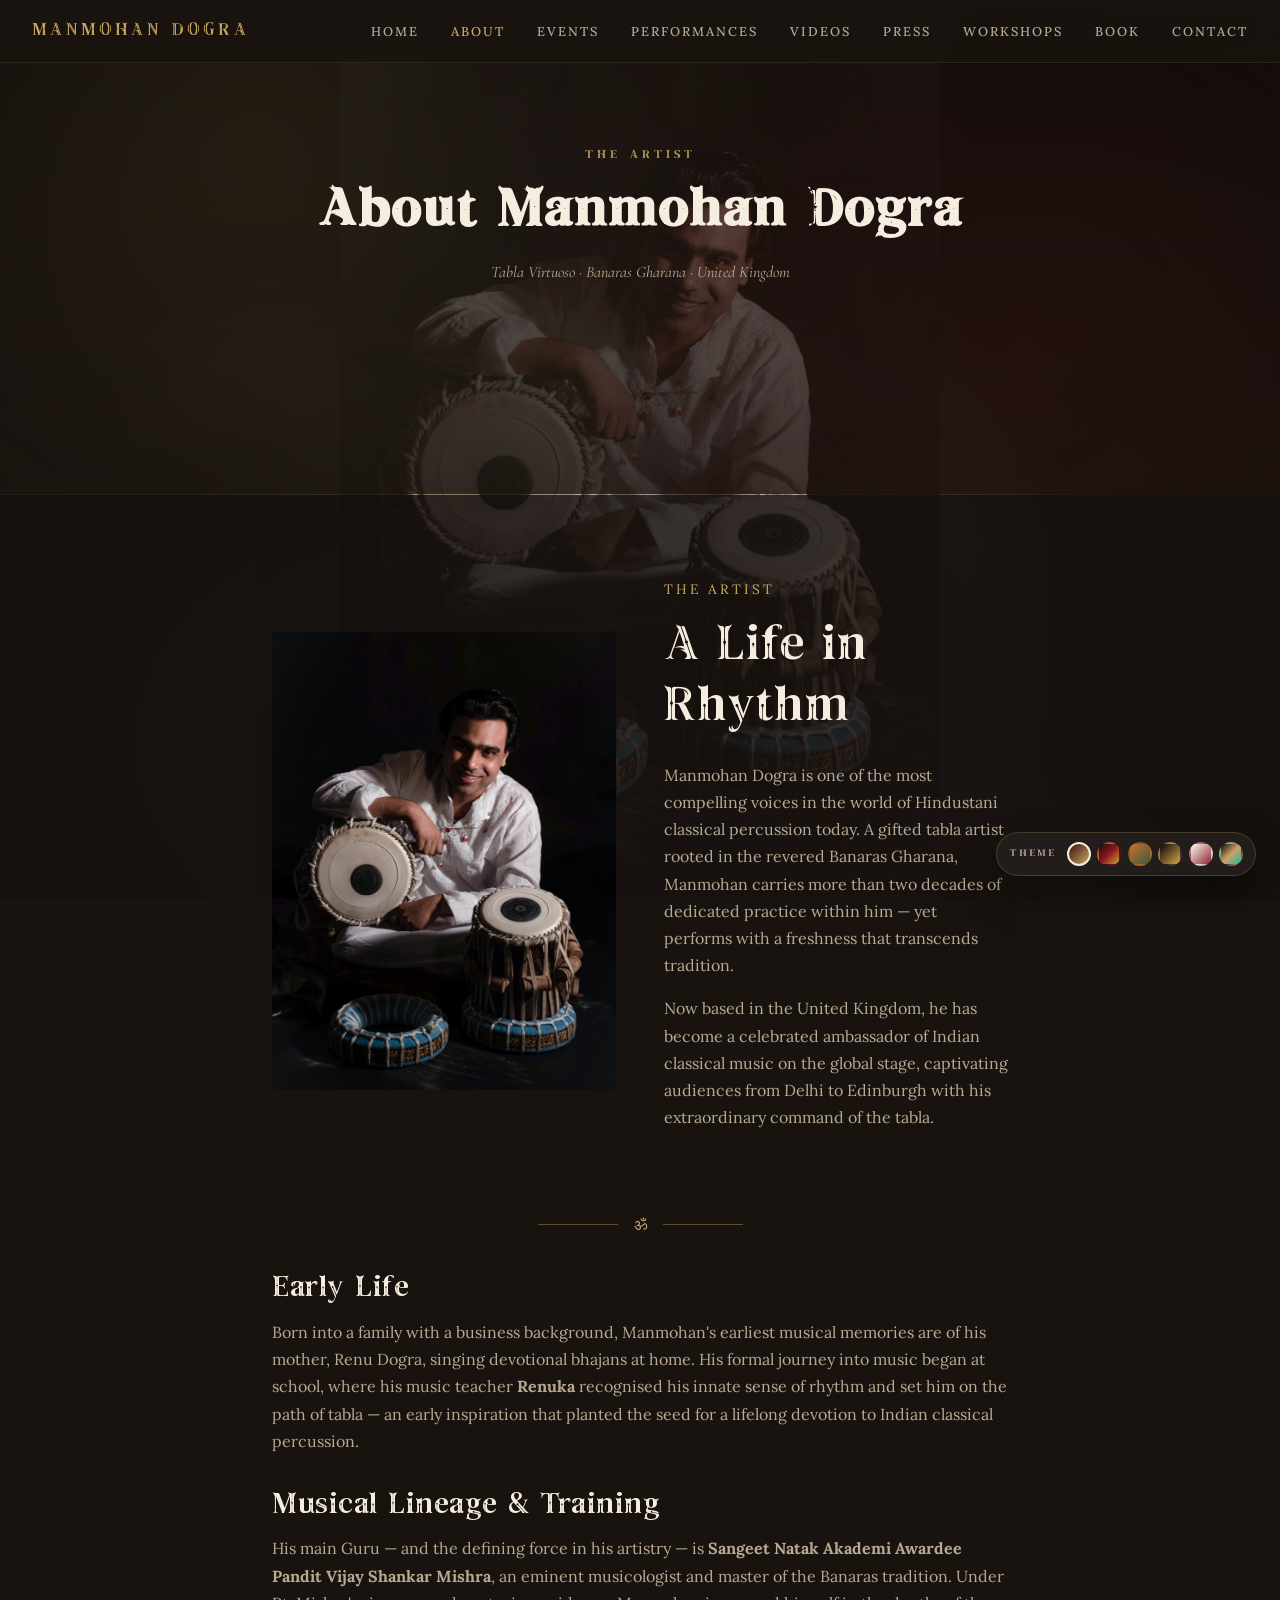
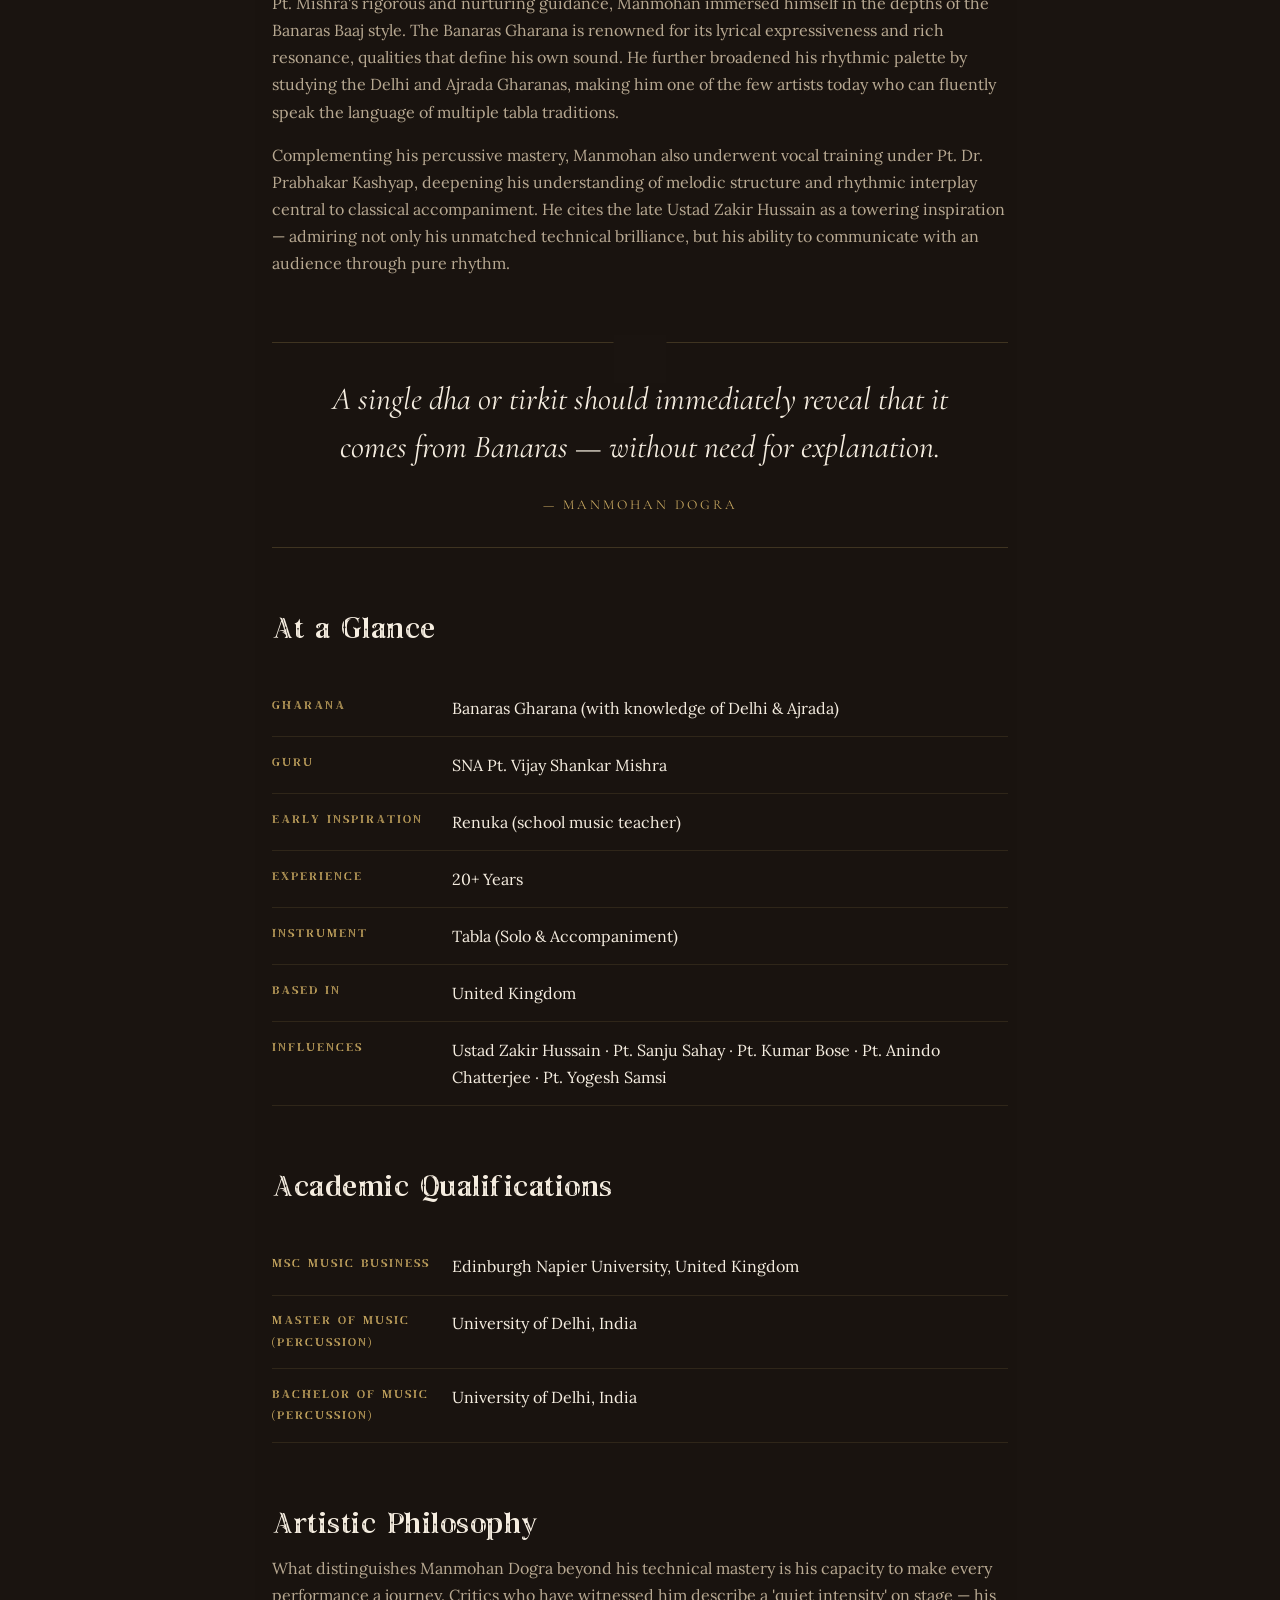
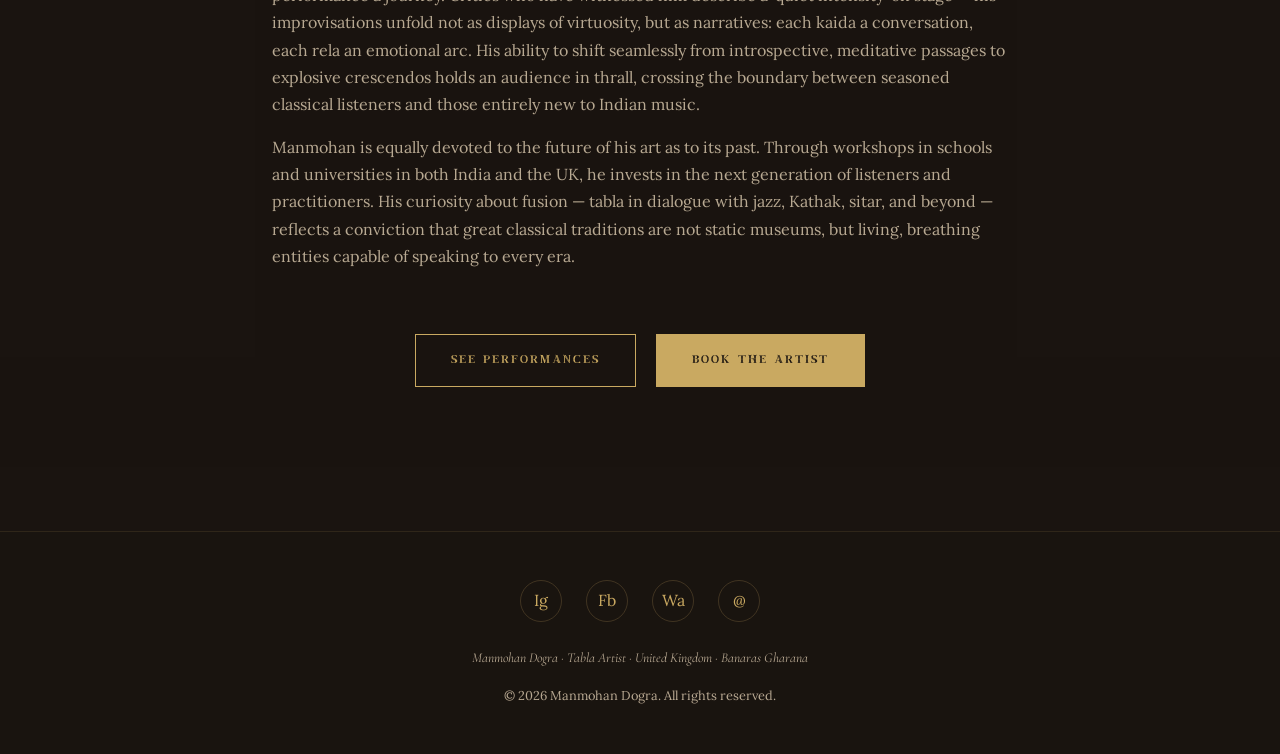
==== commit db29d0ac: "Fix about page: photo, bio (Renuka, remove Era Dogra), SNA prefix - about.html: replace deleted _DSF" ====
--- a/about.html
+++ b/about.html
@@ -41,7 +41,7 @@
 <section>
   <div class="narrow">
     <div class="two-col mb-4">
-      <img src="_DSF9214_Edit.JPG" alt="Portrait of Manmohan Dogra" style="border-radius:4px;aspect-ratio:3/4;object-fit:cover;width:100%">
+      <img src="DSC_6030.jpg" alt="Portrait of Manmohan Dogra" style="border-radius:4px;aspect-ratio:3/4;object-fit:cover;width:100%">
       <div>
         <span class="caps" style="color:var(--accent)">The Artist</span>
         <h2 style="margin-top:0.8rem">A Life in Rhythm</h2>
@@ -53,12 +53,11 @@
     <div class="ornament"><span>ॐ</span></div>
 
     <h3>Early Life</h3>
-    <p>Born into a family with a business background, Manmohan's earliest musical memories are of his mother, Renu Dogra, singing devotional bhajans at home. Long before he formally took up the tabla, he was instinctively tapping out rhythms on any surface within reach — tables, walls, books. A perceptive schoolteacher noticed this innate gift and gifted him his first tabla, setting in motion a lifelong journey.</p>
+    <p>Born into a family with a business background, Manmohan's earliest musical memories are of his mother, Renu Dogra, singing devotional bhajans at home. His formal journey into music began at school, where his music teacher <strong>Renuka</strong> recognised his innate sense of rhythm and set him on the path of tabla — an early inspiration that planted the seed for a lifelong devotion to Indian classical percussion.</p>
 
     <h3 class="mt-2">Musical Lineage &amp; Training</h3>
-    <p>Under the rigorous and nurturing guidance of Pandit Vijay Shankar Mishra — an eminent musicologist and master of the Banaras tradition — Manmohan immersed himself in the depths of the Banaras Baaj style. The Banaras Gharana is renowned for its lyrical expressiveness and rich resonance, qualities that define his own sound. He further broadened his rhythmic palette by studying the Delhi and Ajrada Gharanas, making him one of the few artists today who can fluently speak the language of multiple tabla traditions.</p>
+    <p>His main Guru — and the defining force in his artistry — is <strong>Sangeet Natak Akademi Awardee Pandit Vijay Shankar Mishra</strong>, an eminent musicologist and master of the Banaras tradition. Under Pt. Mishra's rigorous and nurturing guidance, Manmohan immersed himself in the depths of the Banaras Baaj style. The Banaras Gharana is renowned for its lyrical expressiveness and rich resonance, qualities that define his own sound. He further broadened his rhythmic palette by studying the Delhi and Ajrada Gharanas, making him one of the few artists today who can fluently speak the language of multiple tabla traditions.</p>
     <p>Complementing his percussive mastery, Manmohan also underwent vocal training under Pt. Dr. Prabhakar Kashyap, deepening his understanding of melodic structure and rhythmic interplay central to classical accompaniment. He cites the late Ustad Zakir Hussain as a towering inspiration — admiring not only his unmatched technical brilliance, but his ability to communicate with an audience through pure rhythm.</p>
-    <p>A profound personal influence has been his elder sister, renowned Kathak exponent Era Dogra. Rehearsing alongside her gave Manmohan an intimate understanding of the bols — the rhythmic syllables shared between tabla and Kathak — and instilled in him the discipline, sensitivity, and full concentration required to accompany a classical dancer.</p>
 
     <blockquote class="pull-quote">
       A single <em>dha</em> or <em>tirkit</em> should immediately reveal that it comes from Banaras — without need for explanation.
@@ -68,11 +67,12 @@
     <h3>At a Glance</h3>
     <table class="info-table">
       <tr><td>Gharana</td><td>Banaras Gharana (with knowledge of Delhi &amp; Ajrada)</td></tr>
-      <tr><td>Guru</td><td>Pt. Vijay Shankar Mishra</td></tr>
+      <tr><td>Guru</td><td>SNA Pt. Vijay Shankar Mishra</td></tr>
+      <tr><td>Early Inspiration</td><td>Renuka (school music teacher)</td></tr>
       <tr><td>Experience</td><td>20+ Years</td></tr>
       <tr><td>Instrument</td><td>Tabla (Solo &amp; Accompaniment)</td></tr>
       <tr><td>Based In</td><td>United Kingdom</td></tr>
-      <tr><td>Influences</td><td>Ustad Zakir Hussain · Pt. Sanju Sahay · Pt. Kumar Bose · Pt. Anindo Chatterjee · Pt. Yogesh Samsi · Era Dogra (sister, Kathak)</td></tr>
+      <tr><td>Influences</td><td>Ustad Zakir Hussain · Pt. Sanju Sahay · Pt. Kumar Bose · Pt. Anindo Chatterjee · Pt. Yogesh Samsi</td></tr>
     </table>
 
     <h3 class="mt-4">Academic Qualifications</h3>
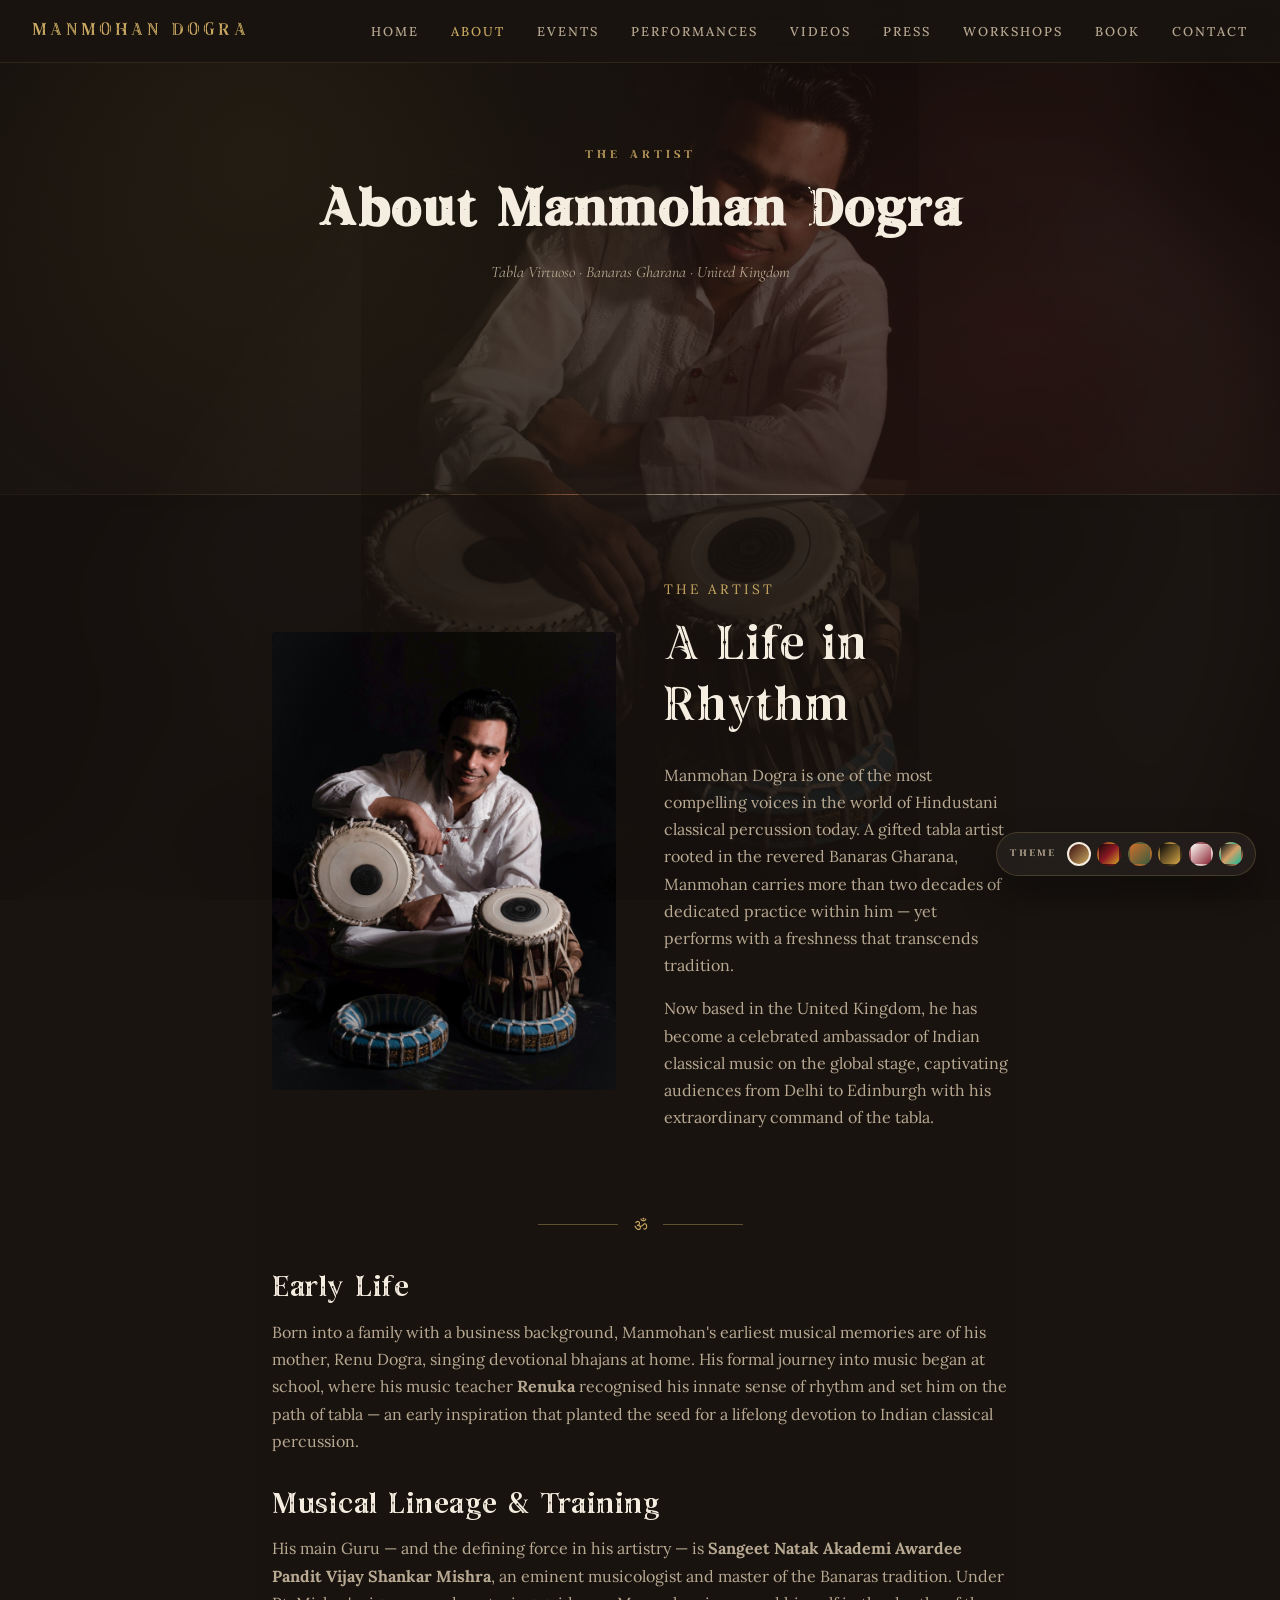
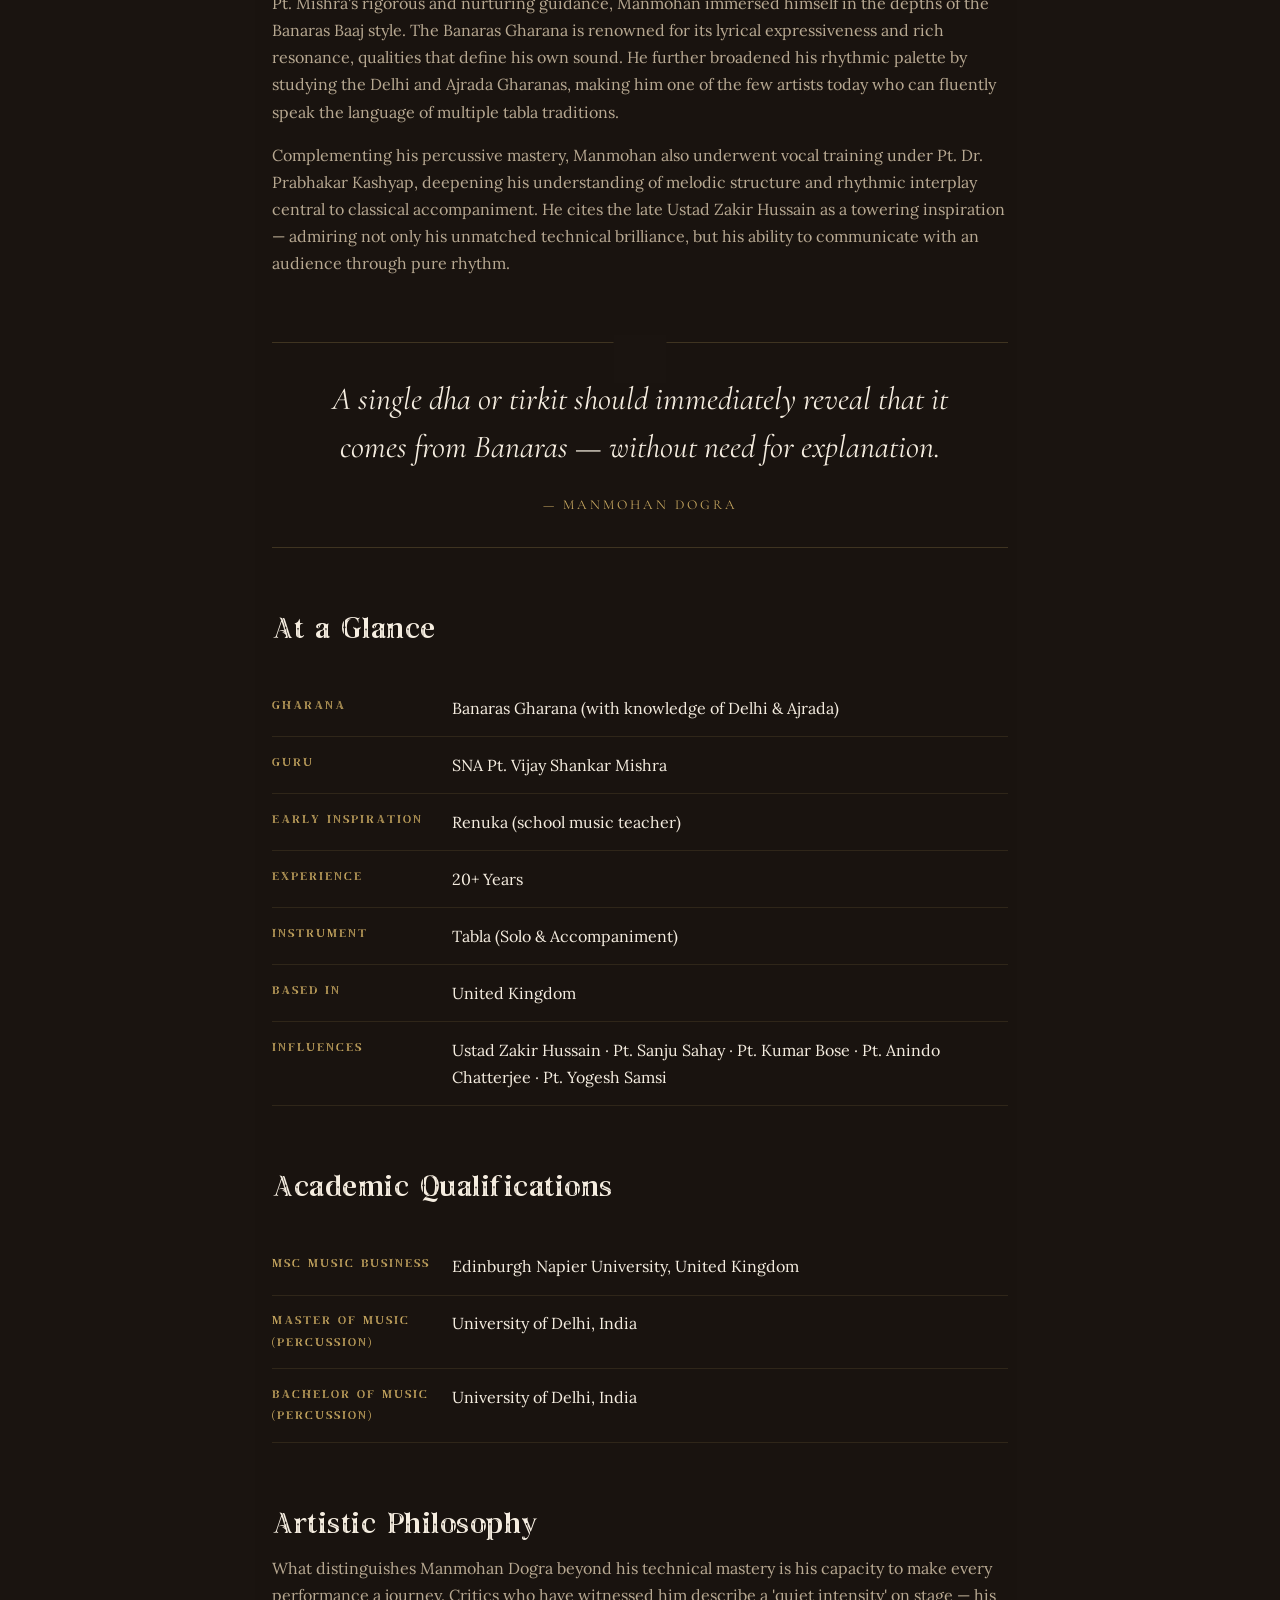
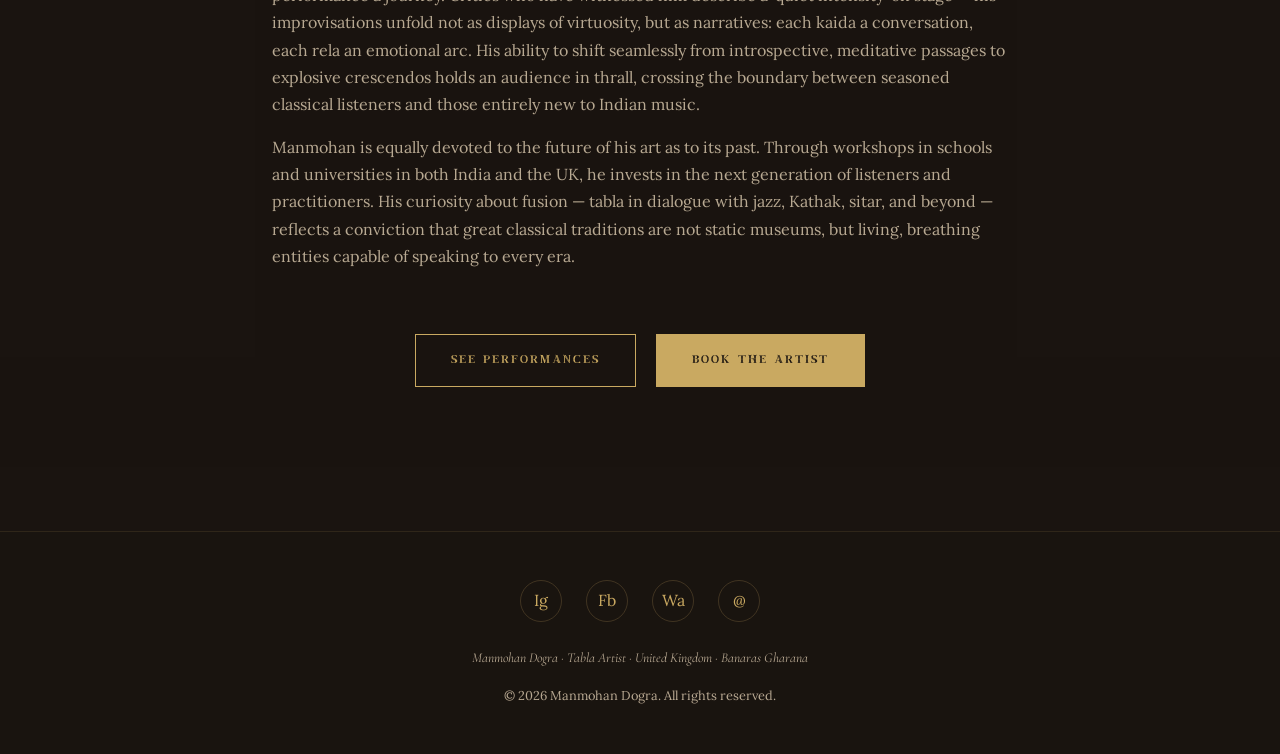
==== commit 5d6d868a: "Fix Instagram handle: manmohandogra_offcial -> manmohandogra_official Correct spelling of 'official'" ====
--- a/about.html
+++ b/about.html
@@ -95,7 +95,7 @@
 
 <footer class="site-footer">
   <div class="socials">
-    <a href="https://www.instagram.com/manmohandogra_offcial" target="_blank" rel="noopener">Ig</a>
+    <a href="https://www.instagram.com/manmohandogra_official" target="_blank" rel="noopener">Ig</a>
     <a href="https://www.facebook.com/profile.php?id=100010316465657" target="_blank" rel="noopener">Fb</a>
     <a href="#" data-whatsapp="link" target="_blank" rel="noopener">Wa</a>
     <a href="#" data-email="link">@</a>
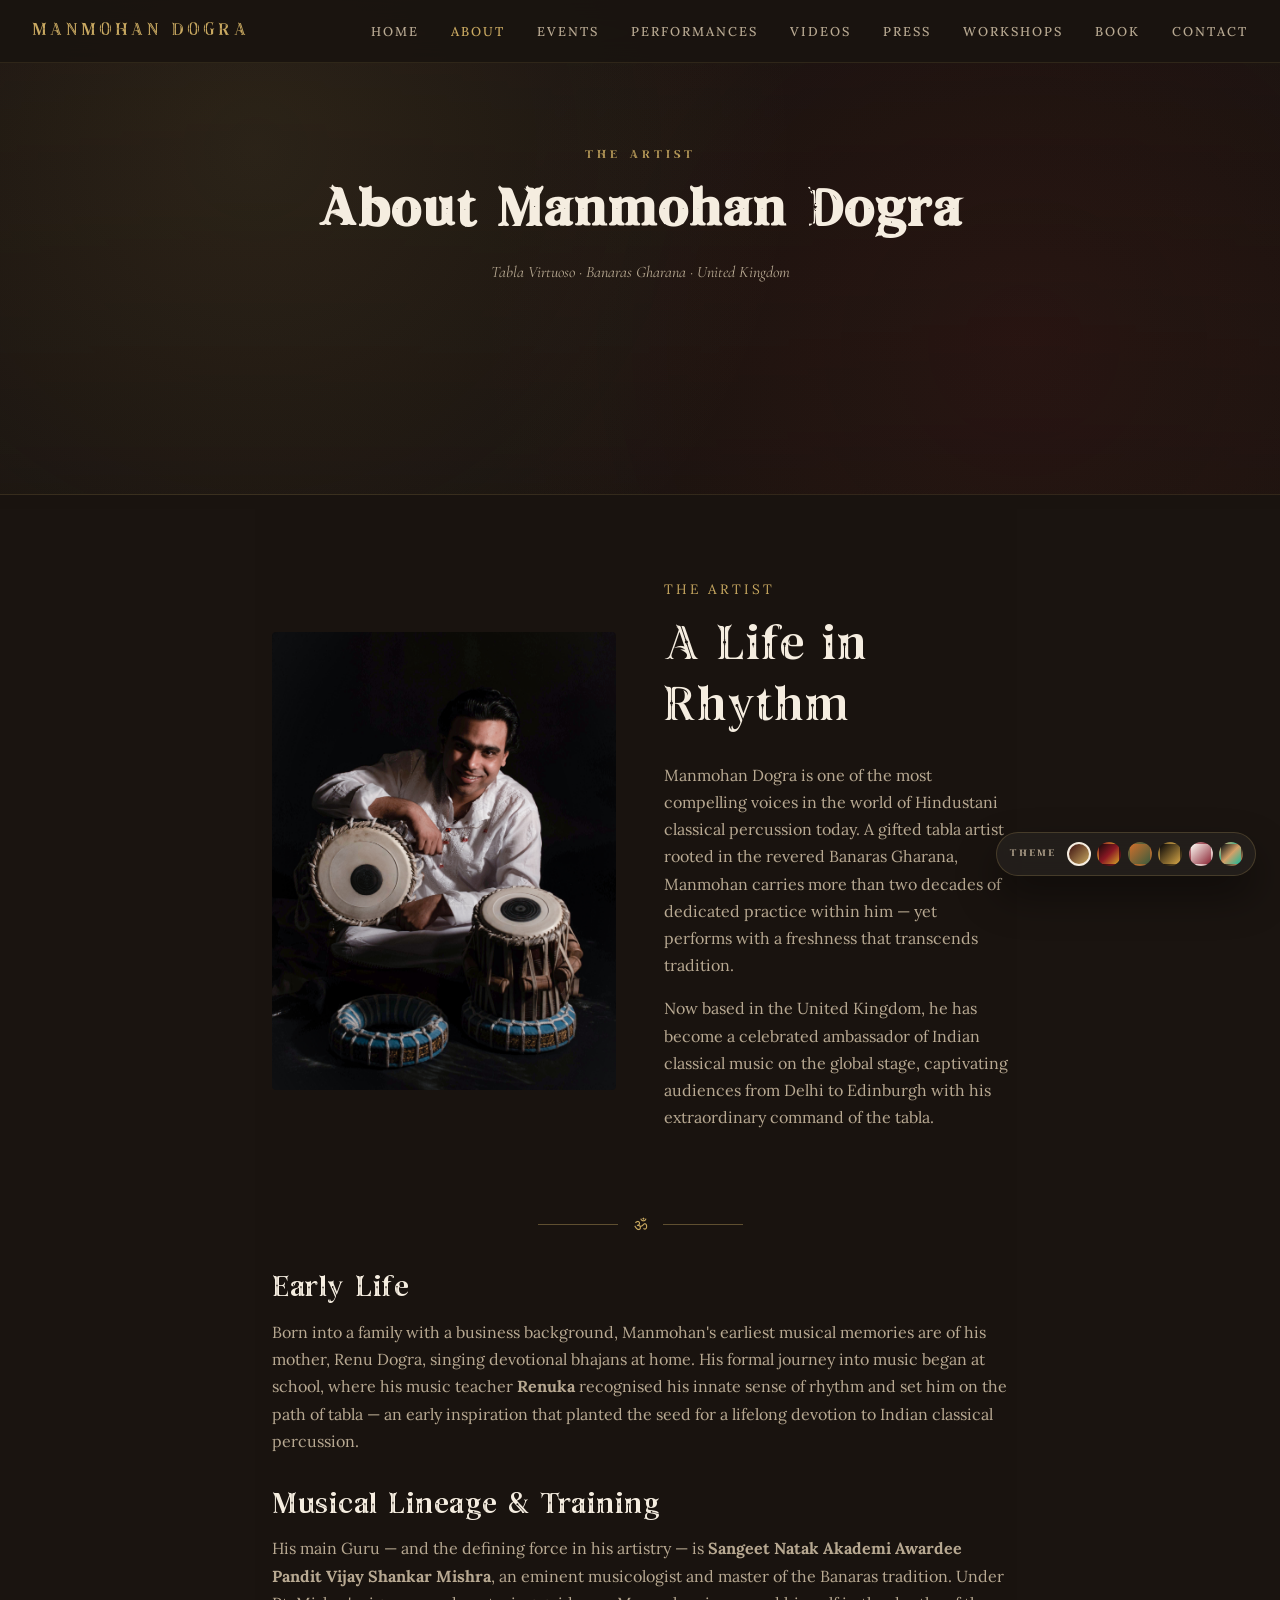
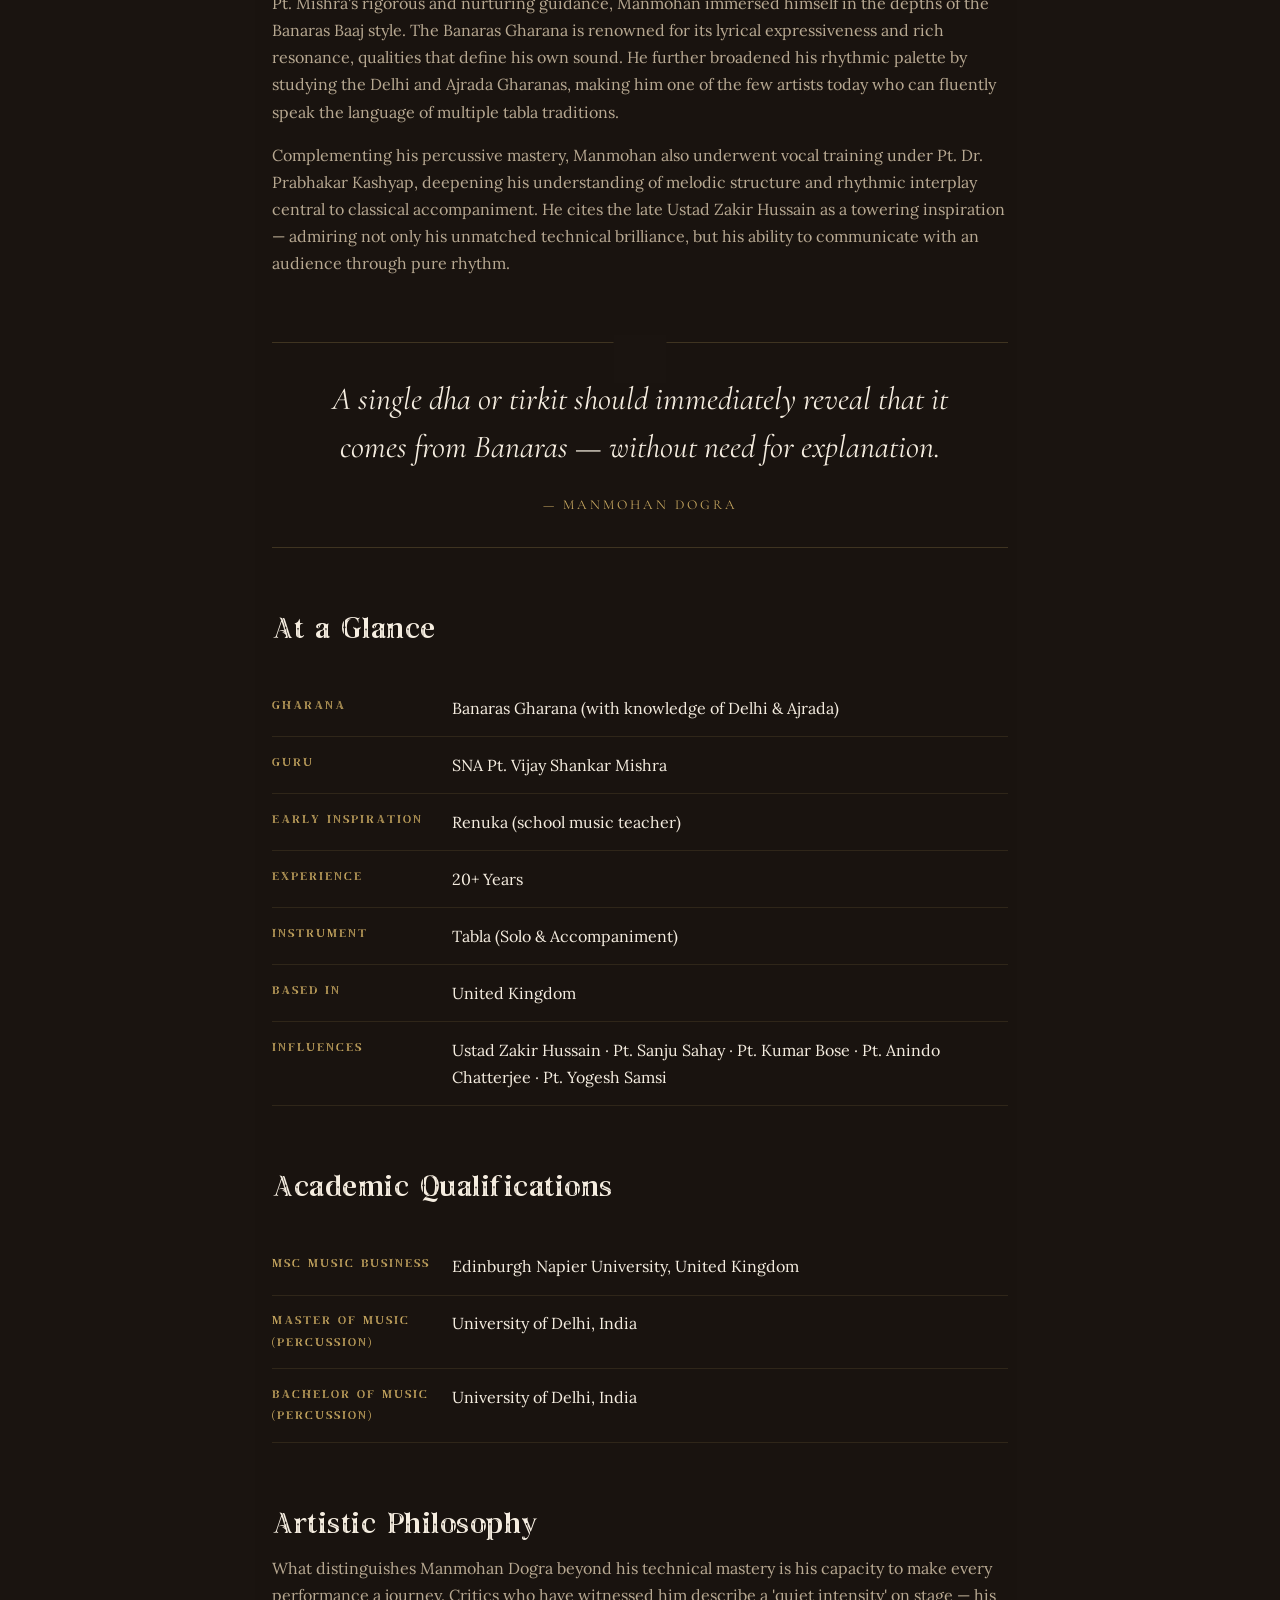
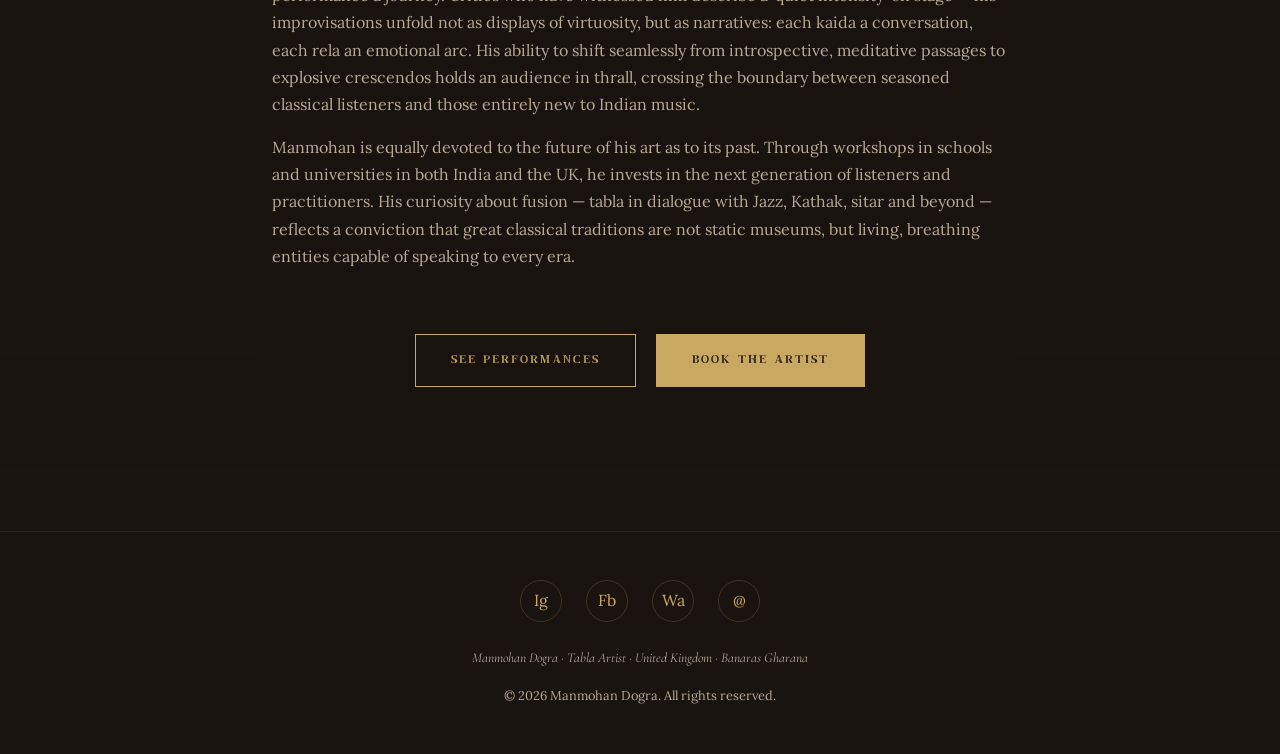
==== commit 750c7265: "Refine homepage labels, concert times, Edinburgh Fringe 2024 + Jazz capitalisation - Homepage strip " ====
--- a/about.html
+++ b/about.html
@@ -84,7 +84,7 @@
 
     <h3 class="mt-4">Artistic Philosophy</h3>
     <p>What distinguishes Manmohan Dogra beyond his technical mastery is his capacity to make every performance a journey. Critics who have witnessed him describe a 'quiet intensity' on stage — his improvisations unfold not as displays of virtuosity, but as narratives: each kaida a conversation, each rela an emotional arc. His ability to shift seamlessly from introspective, meditative passages to explosive crescendos holds an audience in thrall, crossing the boundary between seasoned classical listeners and those entirely new to Indian music.</p>
-    <p>Manmohan is equally devoted to the future of his art as to its past. Through workshops in schools and universities in both India and the UK, he invests in the next generation of listeners and practitioners. His curiosity about fusion — tabla in dialogue with jazz, Kathak, sitar, and beyond — reflects a conviction that great classical traditions are not static museums, but living, breathing entities capable of speaking to every era.</p>
+    <p>Manmohan is equally devoted to the future of his art as to its past. Through workshops in schools and universities in both India and the UK, he invests in the next generation of listeners and practitioners. His curiosity about fusion — tabla in dialogue with Jazz, Kathak, sitar and beyond — reflects a conviction that great classical traditions are not static museums, but living, breathing entities capable of speaking to every era.</p>
 
     <div class="text-center mt-4">
       <a href="performances.html" class="btn">See Performances</a>
--- a/assets/css/main.css
+++ b/assets/css/main.css
@@ -776,6 +776,7 @@
   margin-top:3rem;align-items:start;
 }
 .event-poster{display:flex;flex-direction:column;align-items:center;gap:1rem}
+.event-poster-img{width:100%;border-radius:6px;border:2px solid var(--accent);box-shadow:var(--shadow);display:block}
 .event-poster-frame{
   width:100%;aspect-ratio:2/3;
   background:repeating-linear-gradient(45deg,
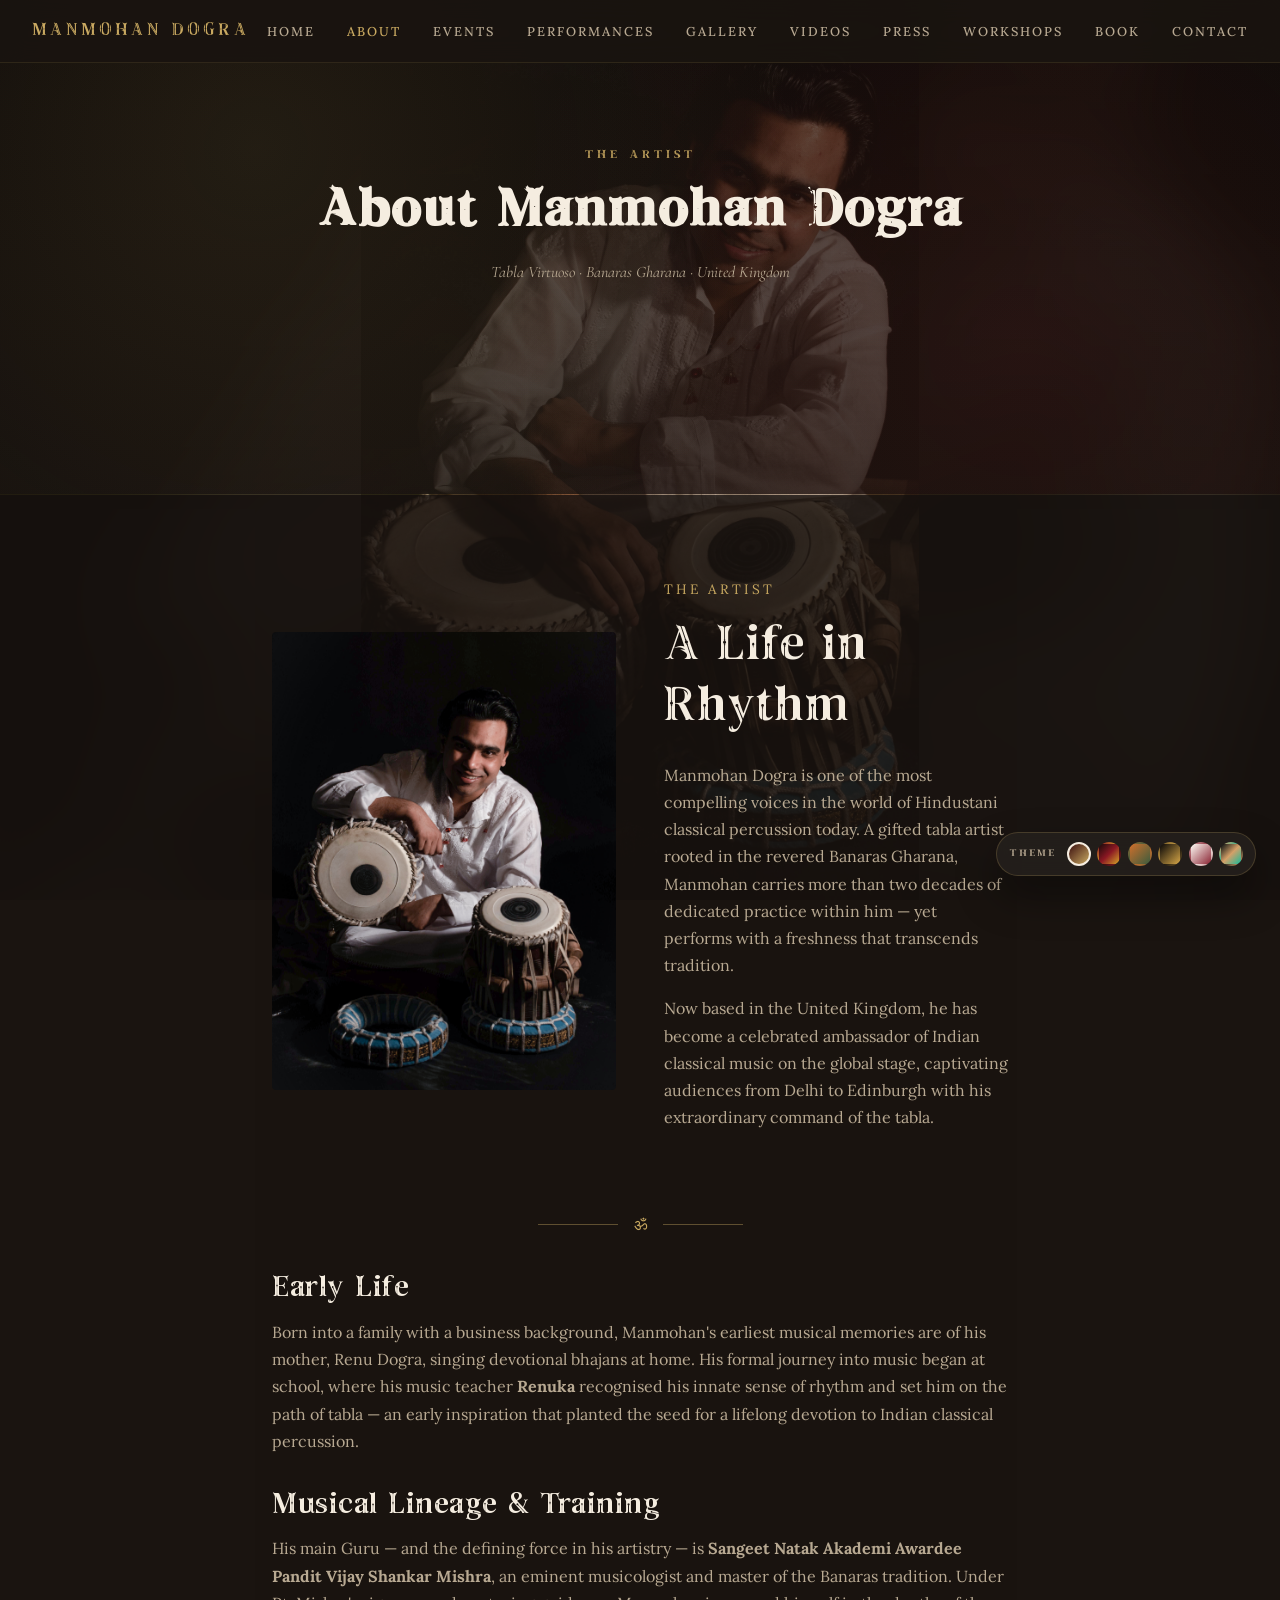
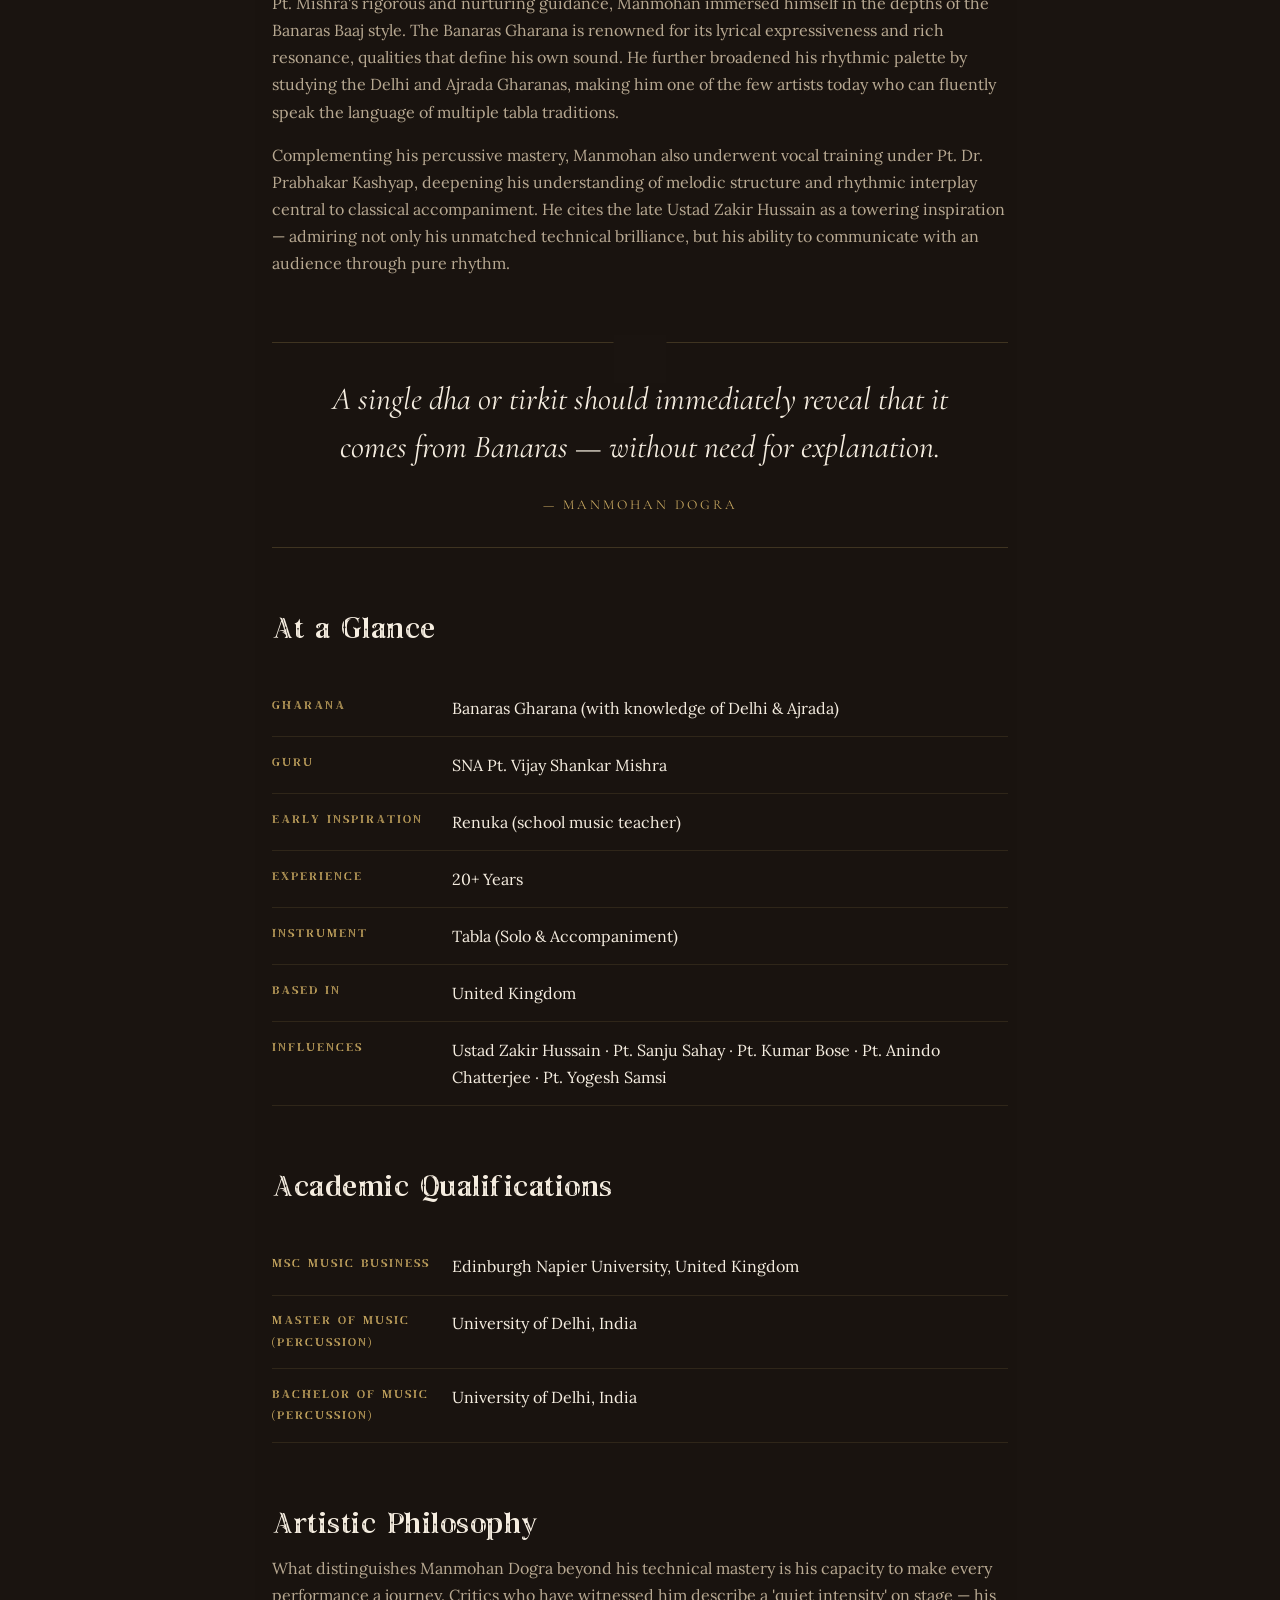
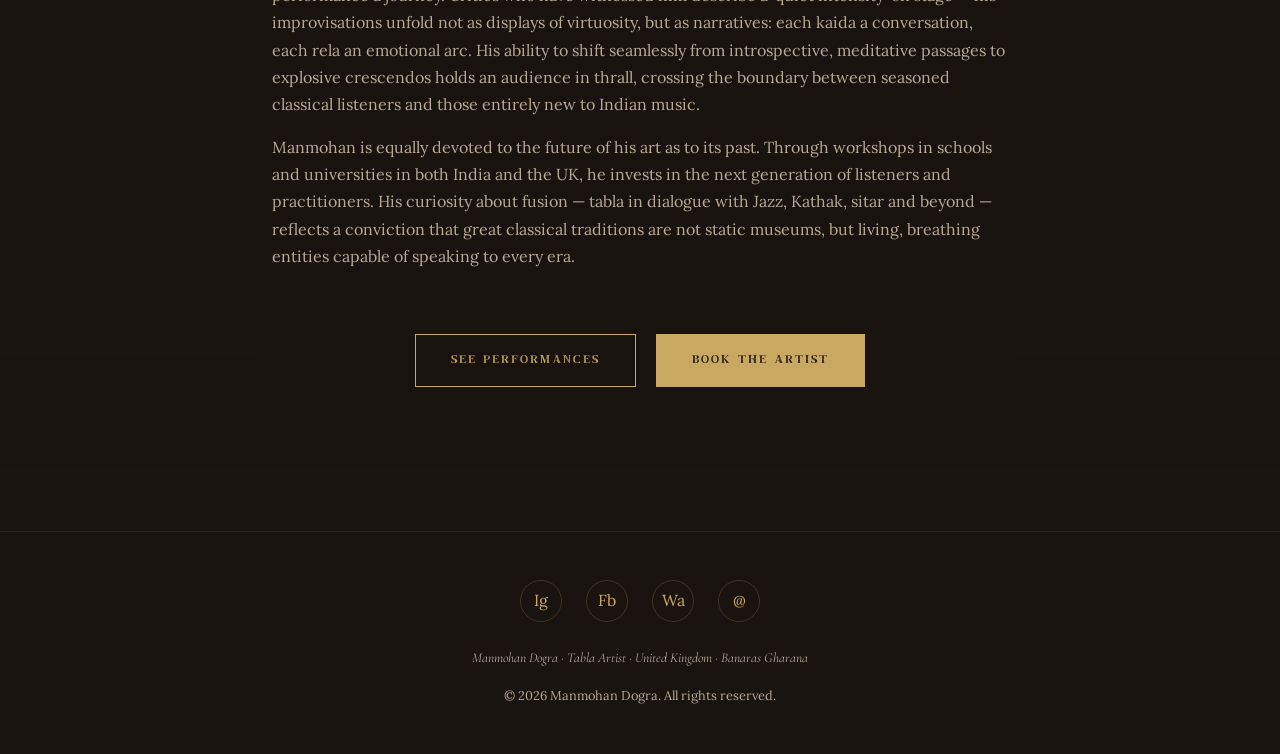
==== commit 1f75a9a6: "Restore Gallery page with solo Manmohan photos only - Recreate gallery.html with a curated selection" ====
--- a/about.html
+++ b/about.html
@@ -23,6 +23,7 @@
       <li><a href="about.html">About</a></li>
       <li><a href="events.html">Events</a></li>
       <li><a href="performances.html">Performances</a></li>
+      <li><a href="gallery.html">Gallery</a></li>
       <li><a href="videos.html">Videos</a></li>
       <li><a href="press.html">Press</a></li>
       <li><a href="workshops.html">Workshops</a></li>
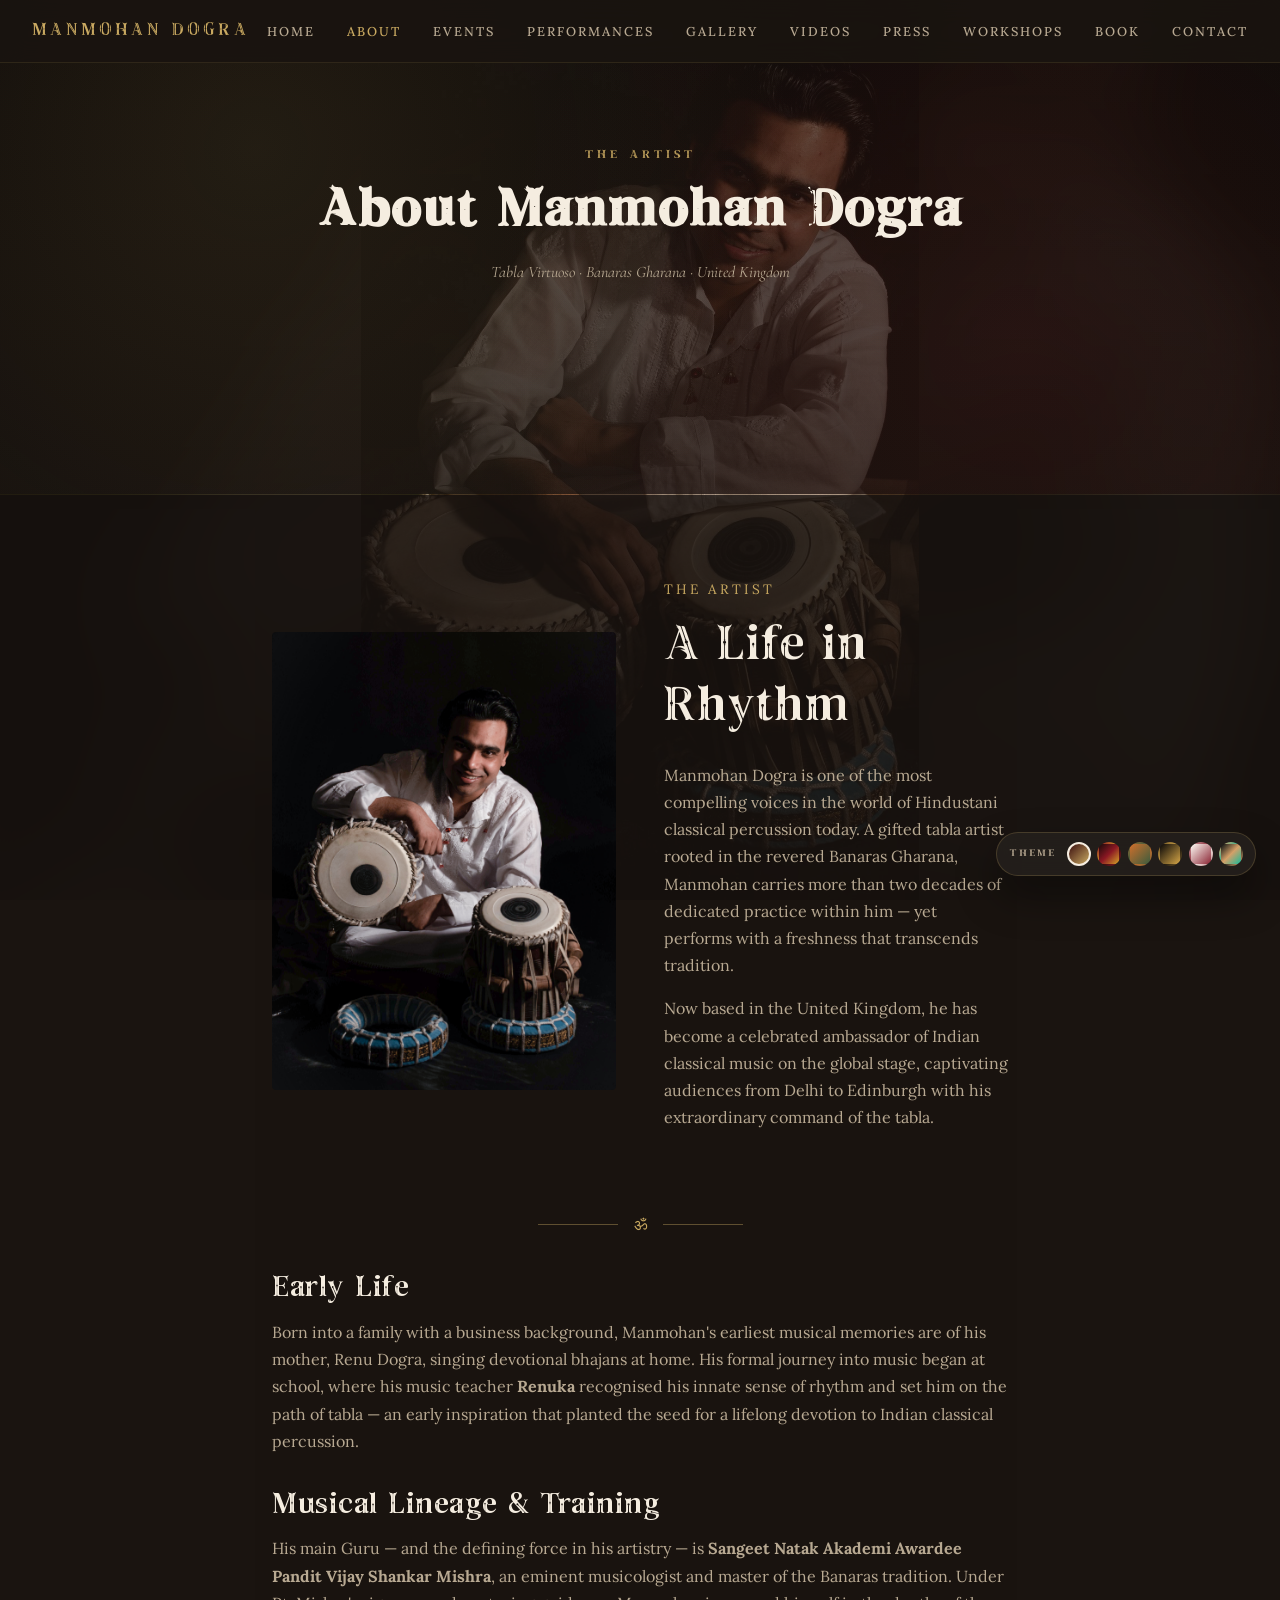
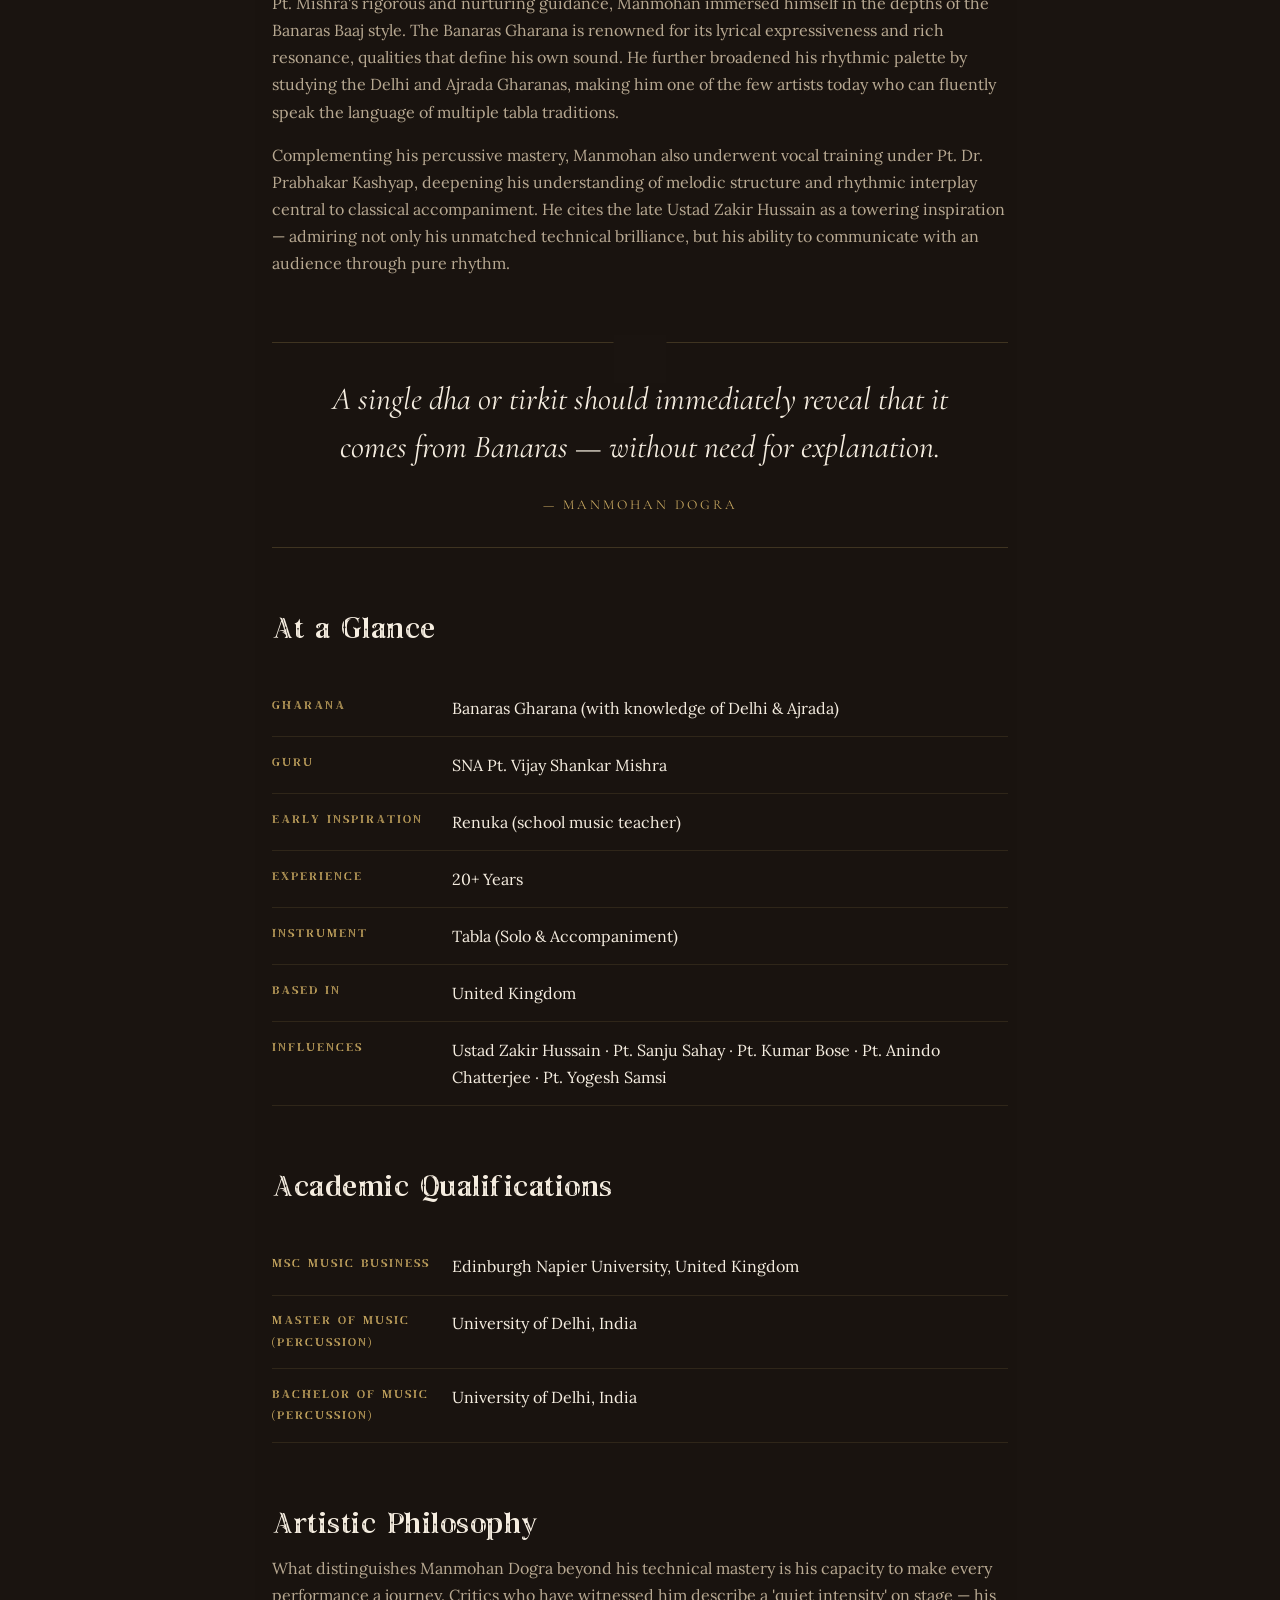
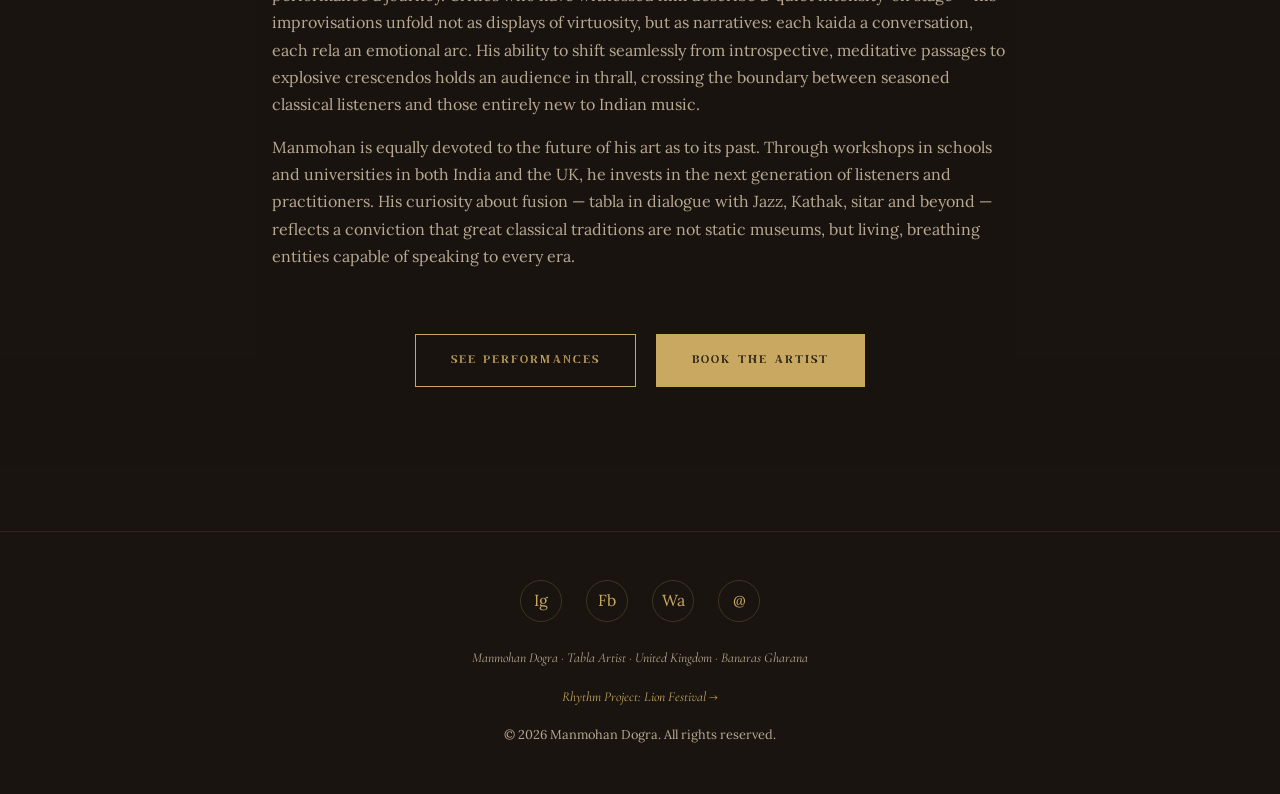
==== commit da02d618: "Make event background images full-width and swap in horizontal photos - Event listing images now spa" ====
--- a/about.html
+++ b/about.html
@@ -102,6 +102,7 @@
     <a href="#" data-email="link">@</a>
   </div>
   <p class="copy">Manmohan Dogra · Tabla Artist · United Kingdom · Banaras Gharana</p>
+  <p class="copy" style="margin-top:0.6rem;font-size:0.85rem"><a href="https://lionfestival.com" target="_blank" rel="noopener" style="color:var(--accent)">Rhythm Project: Lion Festival →</a></p>
   <p style="margin-top:0.5rem;font-size:0.8rem">&copy; <span id="yr"></span> Manmohan Dogra. All rights reserved.</p>
 </footer>
 
--- a/assets/css/main.css
+++ b/assets/css/main.css
@@ -720,7 +720,6 @@
 
 /* ---------- Events Page (event listing cards) ---------- */
 .event-listing{
-  display:grid;grid-template-columns:1fr 2fr;gap:0;
   background:color-mix(in srgb,var(--bg-card) 92%,transparent);
   border:1px solid var(--border);border-radius:8px;
   overflow:hidden;margin-bottom:2.5rem;
@@ -728,9 +727,9 @@
 }
 .event-listing:hover{border-color:var(--accent);box-shadow:var(--shadow);transform:translateY(-4px)}
 .event-listing-image{
+  width:100%;aspect-ratio:2/1;
   background-size:cover;background-position:center 35%;
   background-color:var(--bg-alt);
-  min-height:320px;
 }
 .event-listing-body{
   display:flex;align-items:flex-start;gap:2rem;
@@ -765,8 +764,7 @@
   color:var(--text-muted);margin-bottom:1rem;
 }
 @media (max-width:800px){
-  .event-listing{grid-template-columns:1fr}
-  .event-listing-image{min-height:220px}
+  .event-listing-image{aspect-ratio:4/3}
   .event-listing-body{flex-direction:column;gap:1.5rem;padding:1.8rem}
 }
 
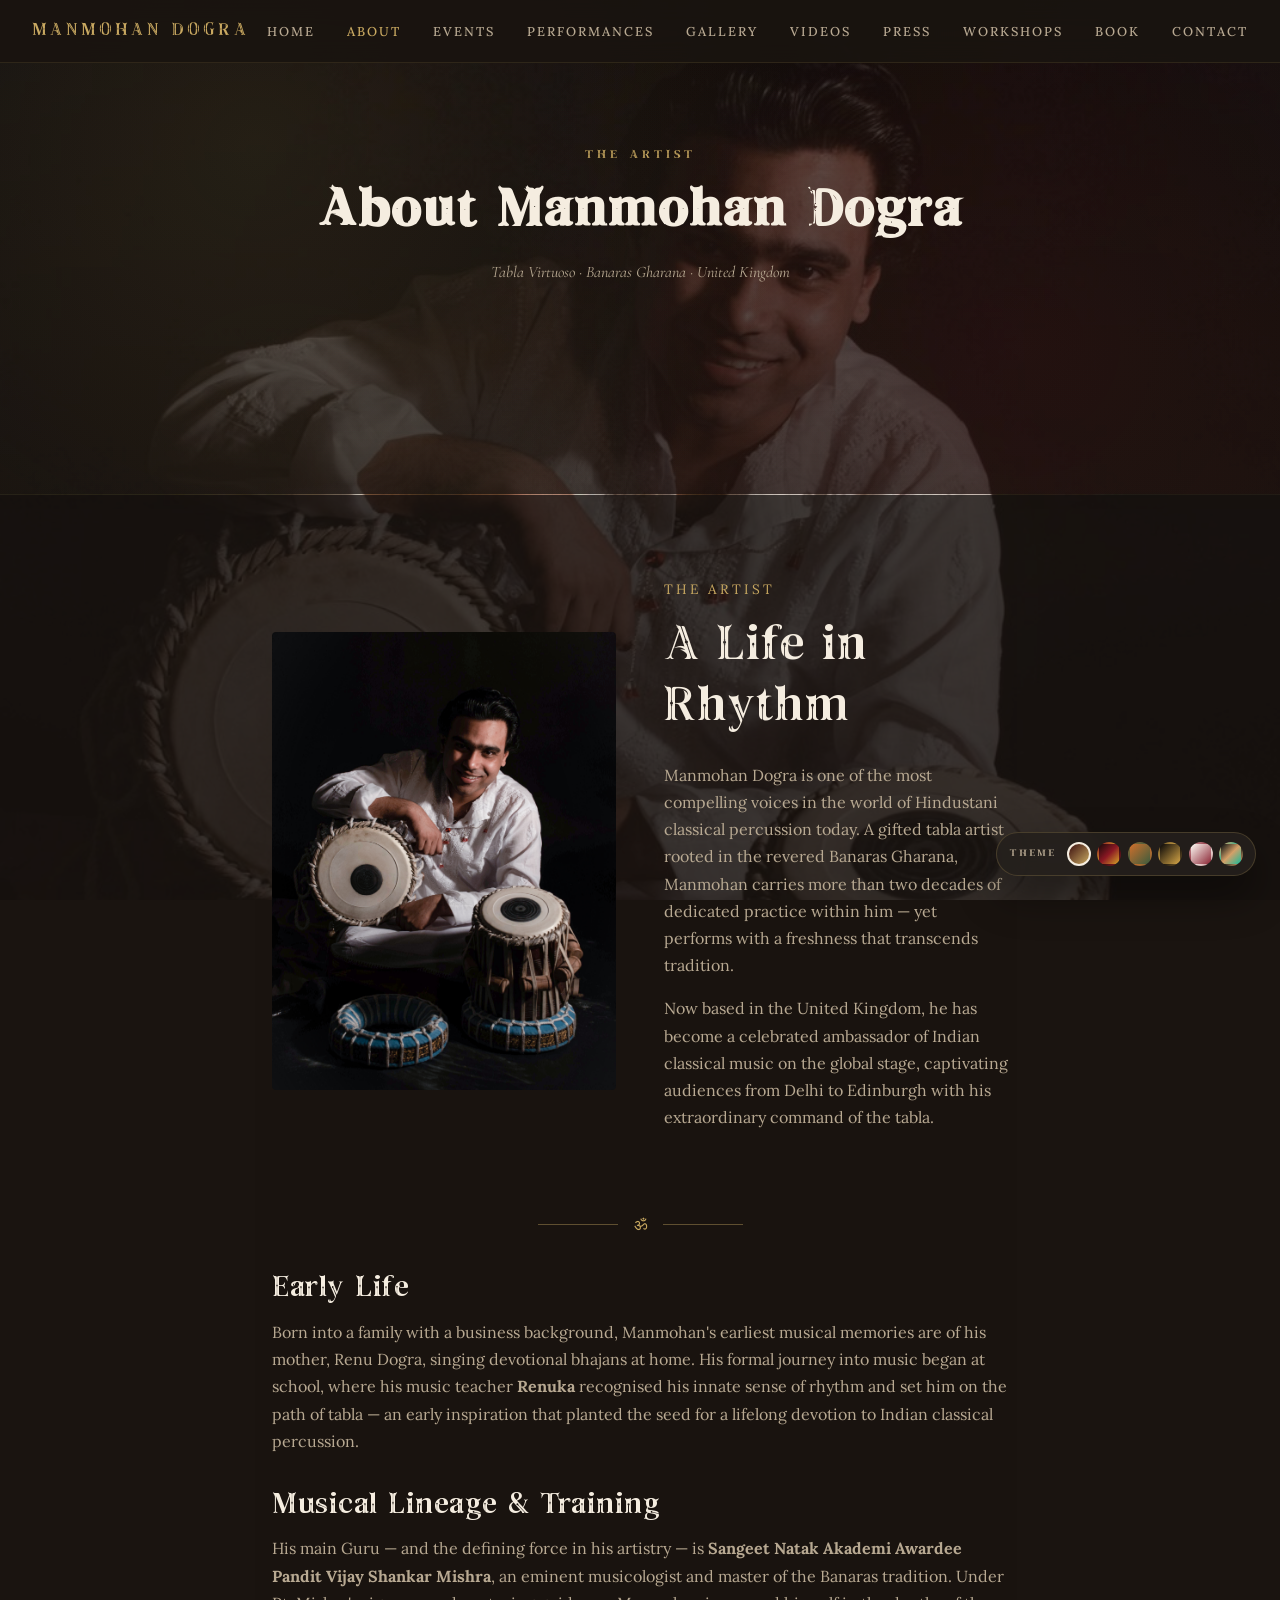
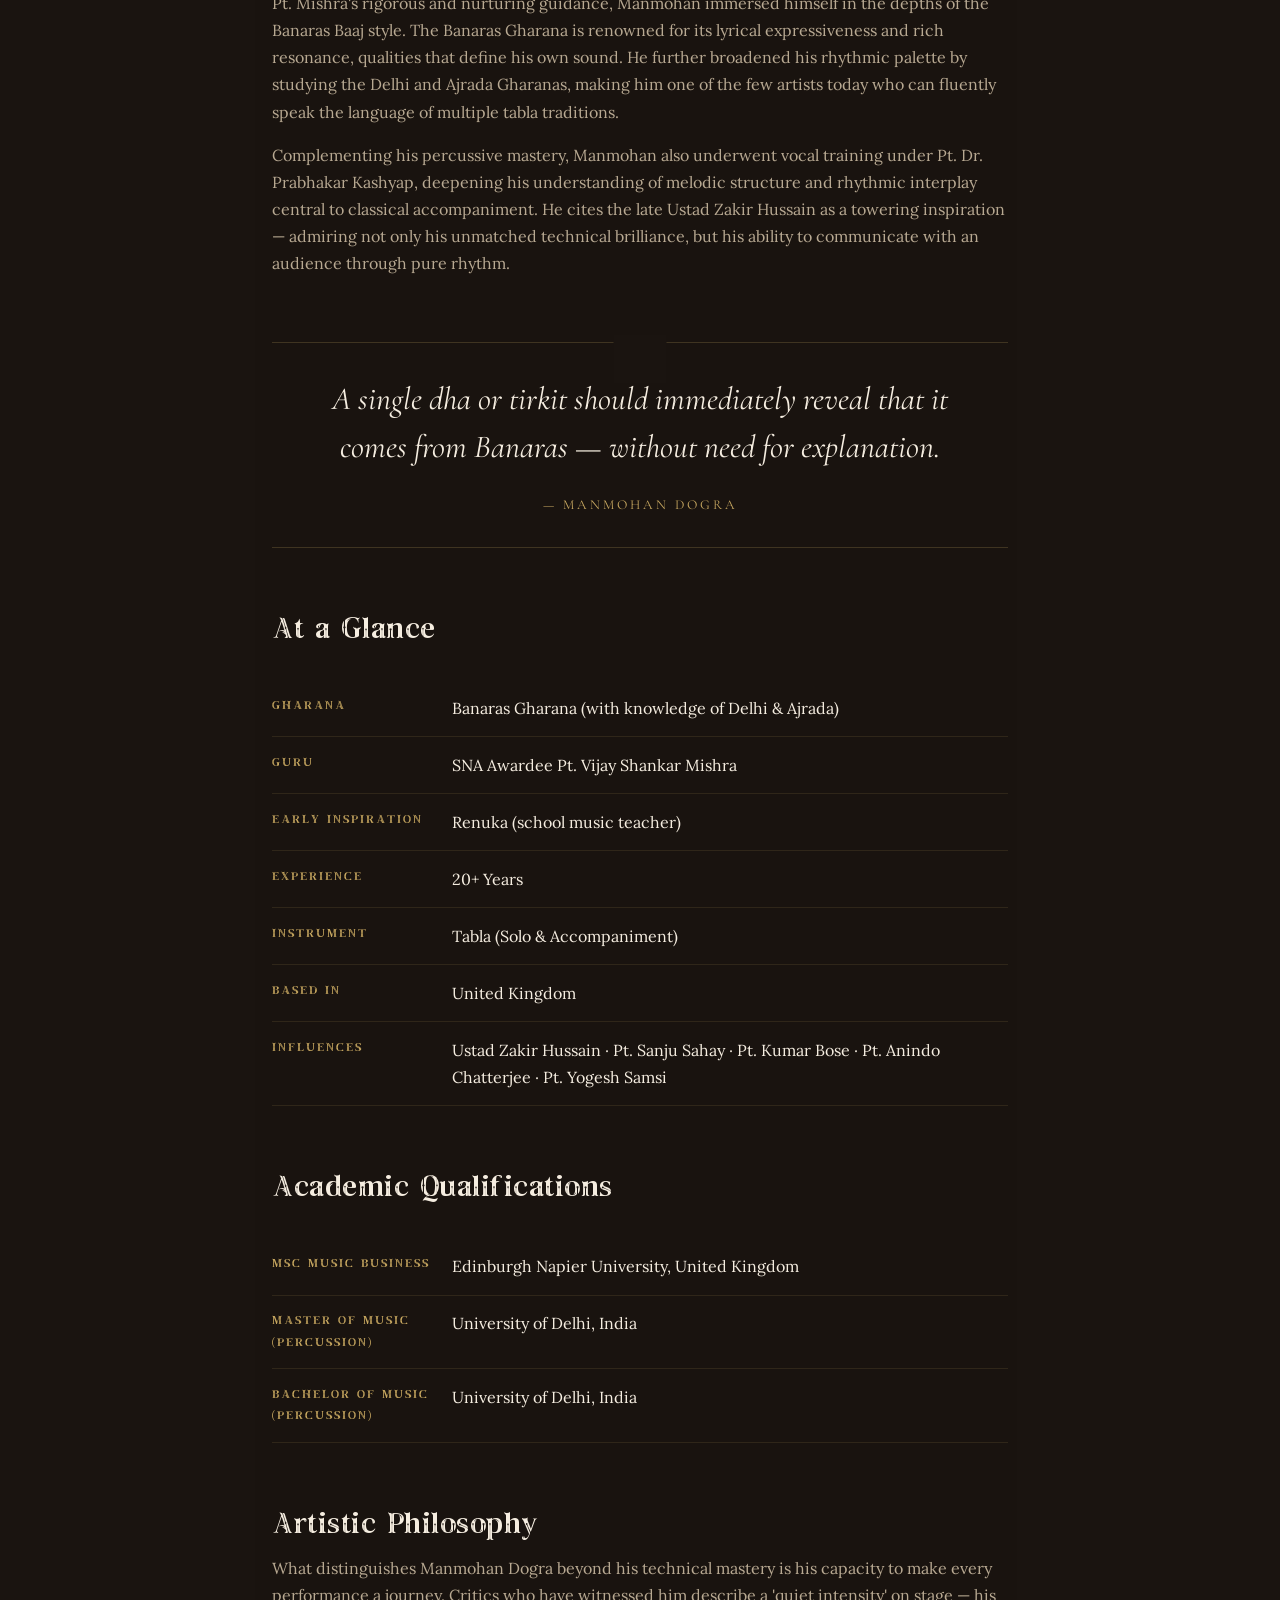
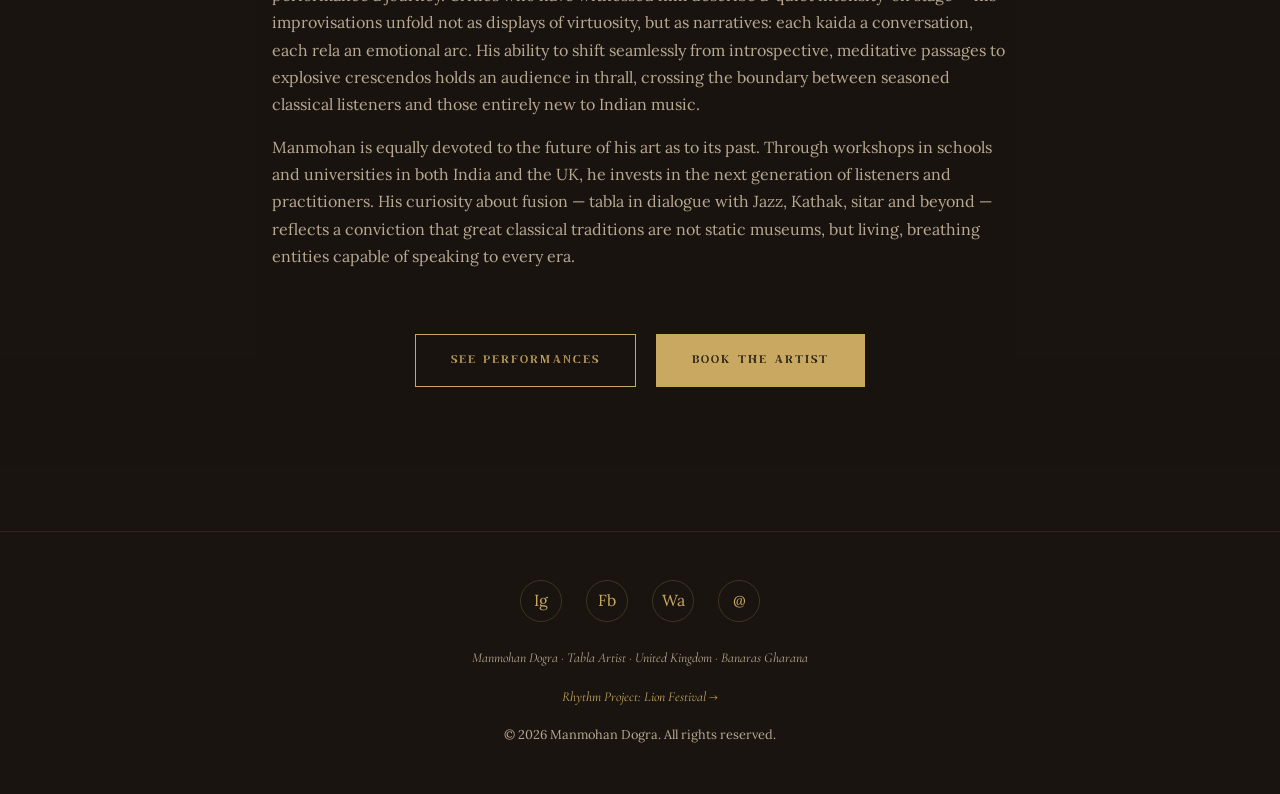
==== commit d461d275: "Add SNA Awardee designation for guru Pt. Vijay Shankar Mishra" ====
--- a/about.html
+++ b/about.html
@@ -68,7 +68,7 @@
     <h3>At a Glance</h3>
     <table class="info-table">
       <tr><td>Gharana</td><td>Banaras Gharana (with knowledge of Delhi &amp; Ajrada)</td></tr>
-      <tr><td>Guru</td><td>SNA Pt. Vijay Shankar Mishra</td></tr>
+      <tr><td>Guru</td><td>SNA Awardee Pt. Vijay Shankar Mishra</td></tr>
       <tr><td>Early Inspiration</td><td>Renuka (school music teacher)</td></tr>
       <tr><td>Experience</td><td>20+ Years</td></tr>
       <tr><td>Instrument</td><td>Tabla (Solo &amp; Accompaniment)</td></tr>
--- a/assets/css/main.css
+++ b/assets/css/main.css
@@ -187,7 +187,7 @@
 }
 .bg-sharp{
   position:absolute;inset:0;
-  background-size:contain;
+  background-size:cover;
   background-position:var(--bg-focal,center 25%);
   background-repeat:no-repeat;
   opacity:var(--sharp-opacity,0.88);
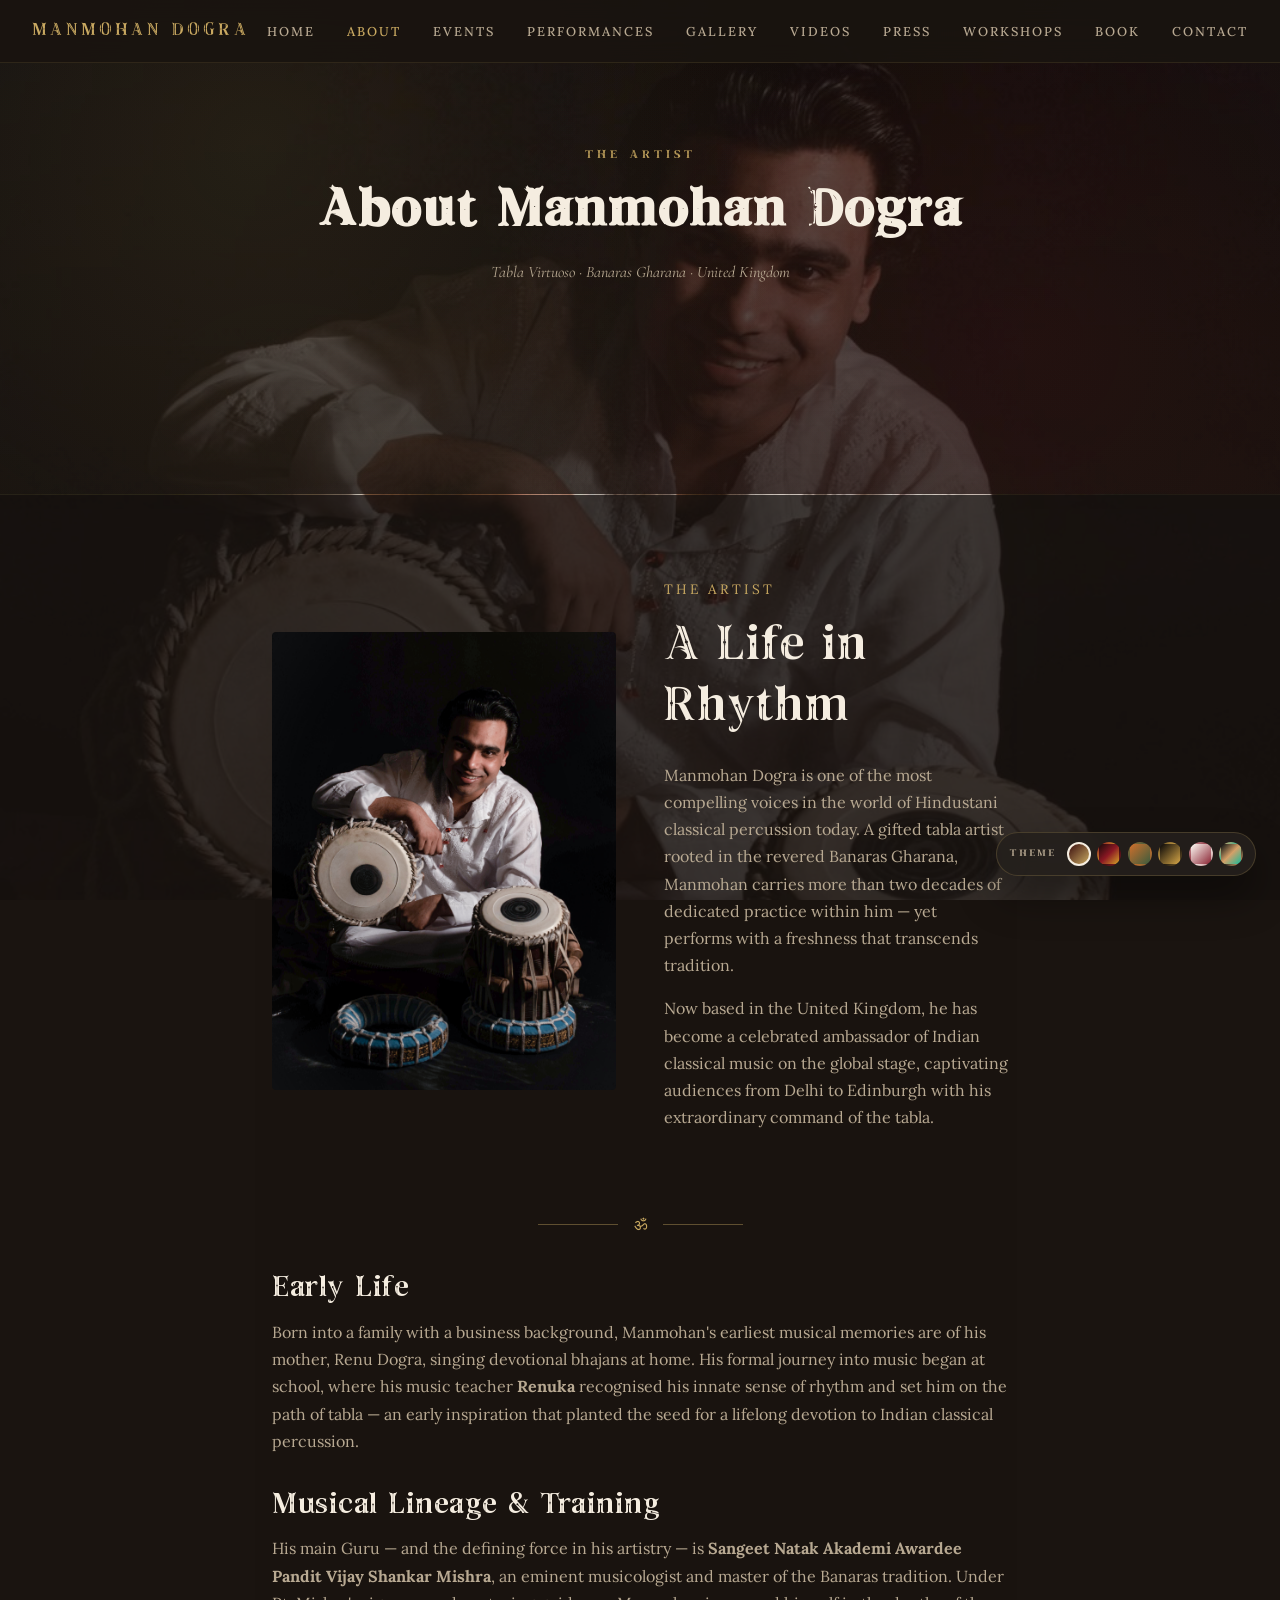
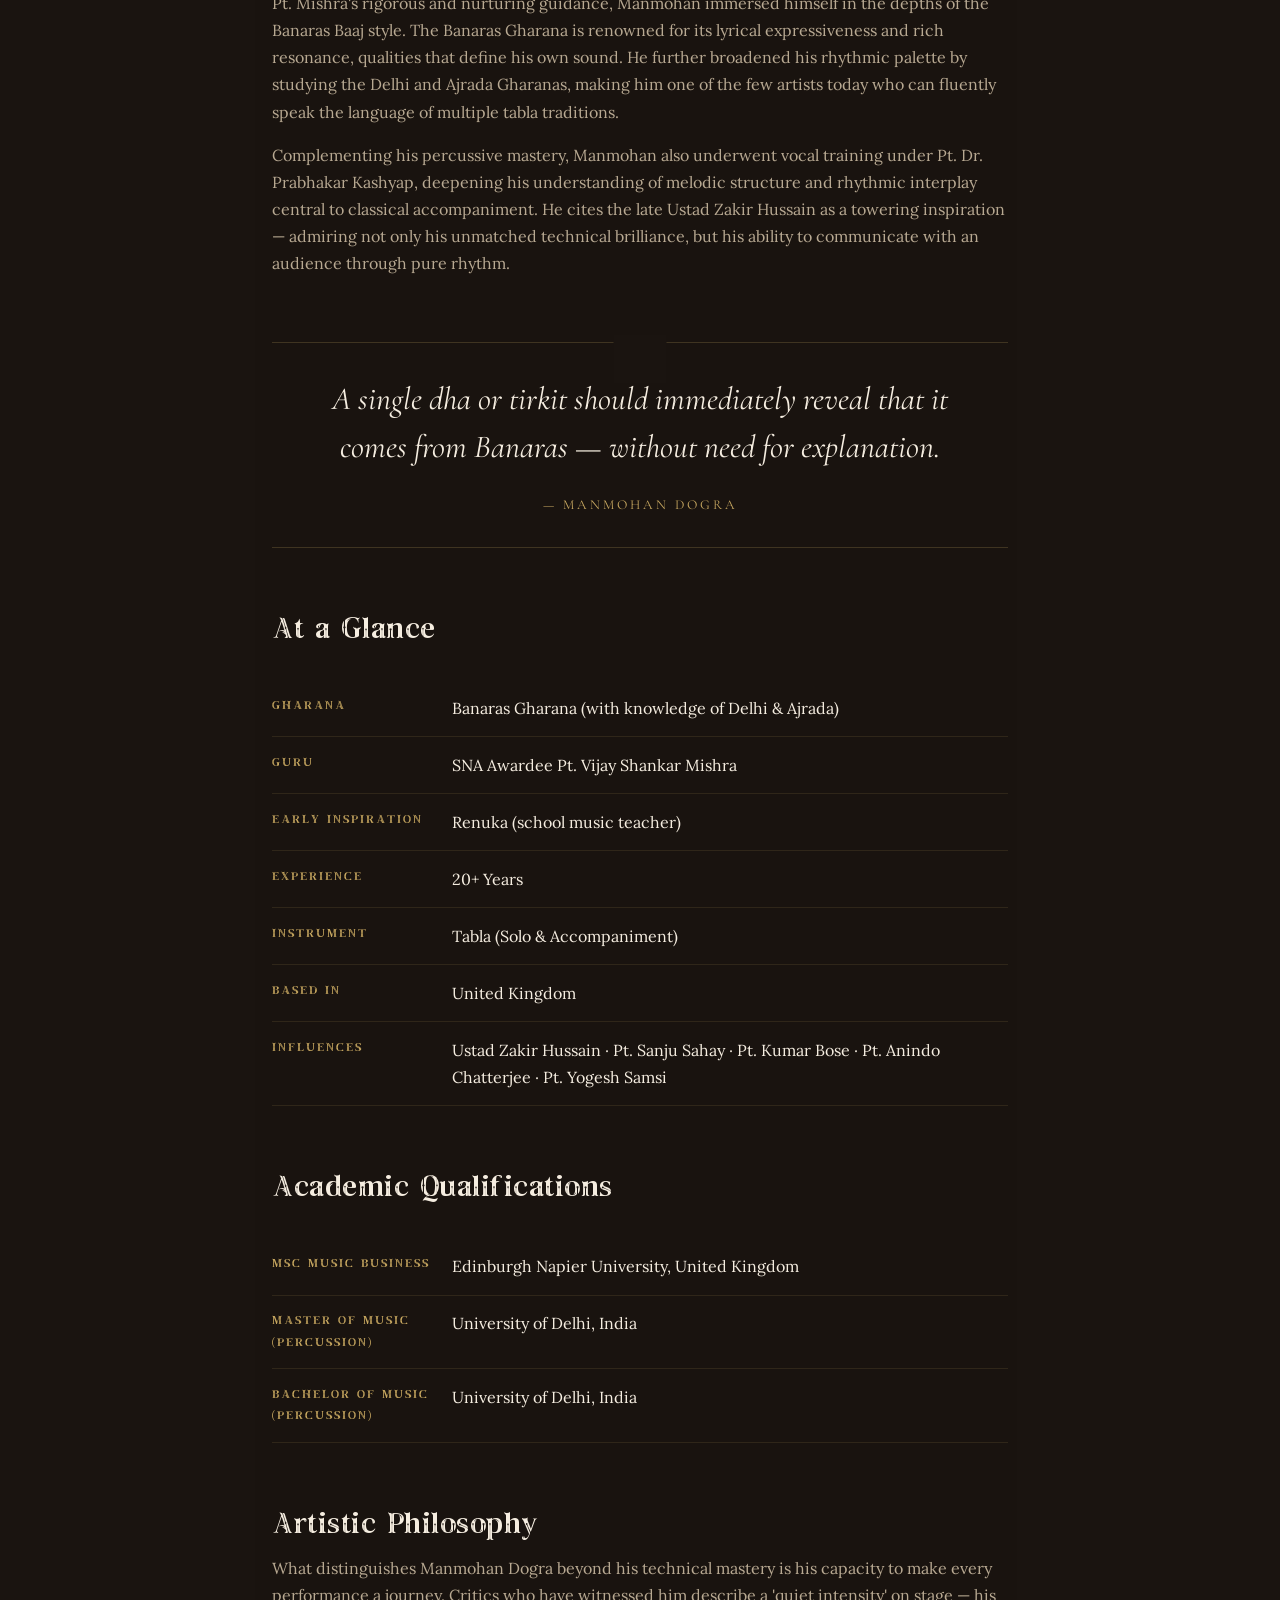
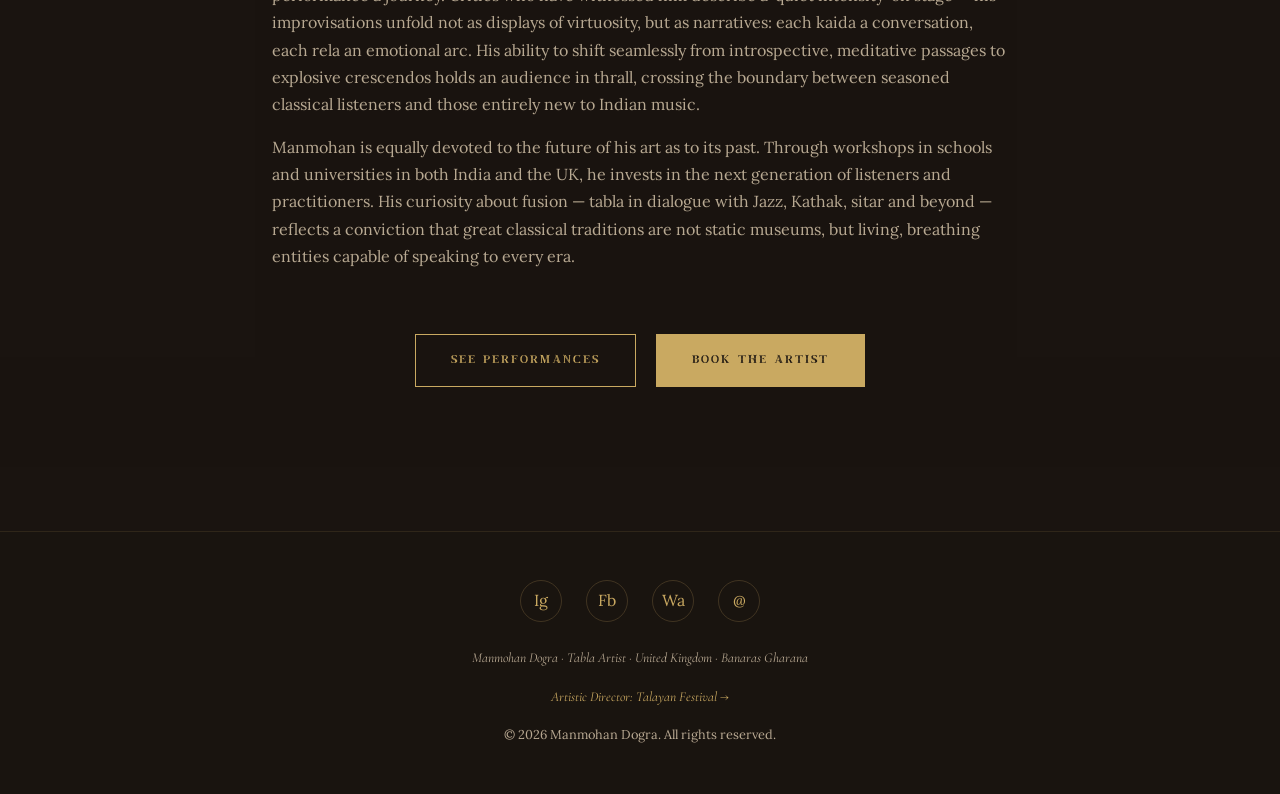
==== commit 14b8acdb: "Correct Rhythm Project link/name to Talayan Festival Replaces the earlier placeholder "Lion Festival" ====
--- a/about.html
+++ b/about.html
@@ -102,7 +102,7 @@
     <a href="#" data-email="link">@</a>
   </div>
   <p class="copy">Manmohan Dogra · Tabla Artist · United Kingdom · Banaras Gharana</p>
-  <p class="copy" style="margin-top:0.6rem;font-size:0.85rem"><a href="https://lionfestival.com" target="_blank" rel="noopener" style="color:var(--accent)">Rhythm Project: Lion Festival →</a></p>
+  <p class="copy" style="margin-top:0.6rem;font-size:0.85rem"><a href="https://talayanfestival.com/#top" target="_blank" rel="noopener" style="color:var(--accent)">Artistic Director: Talayan Festival →</a></p>
   <p style="margin-top:0.5rem;font-size:0.8rem">&copy; <span id="yr"></span> Manmohan Dogra. All rights reserved.</p>
 </footer>
 
